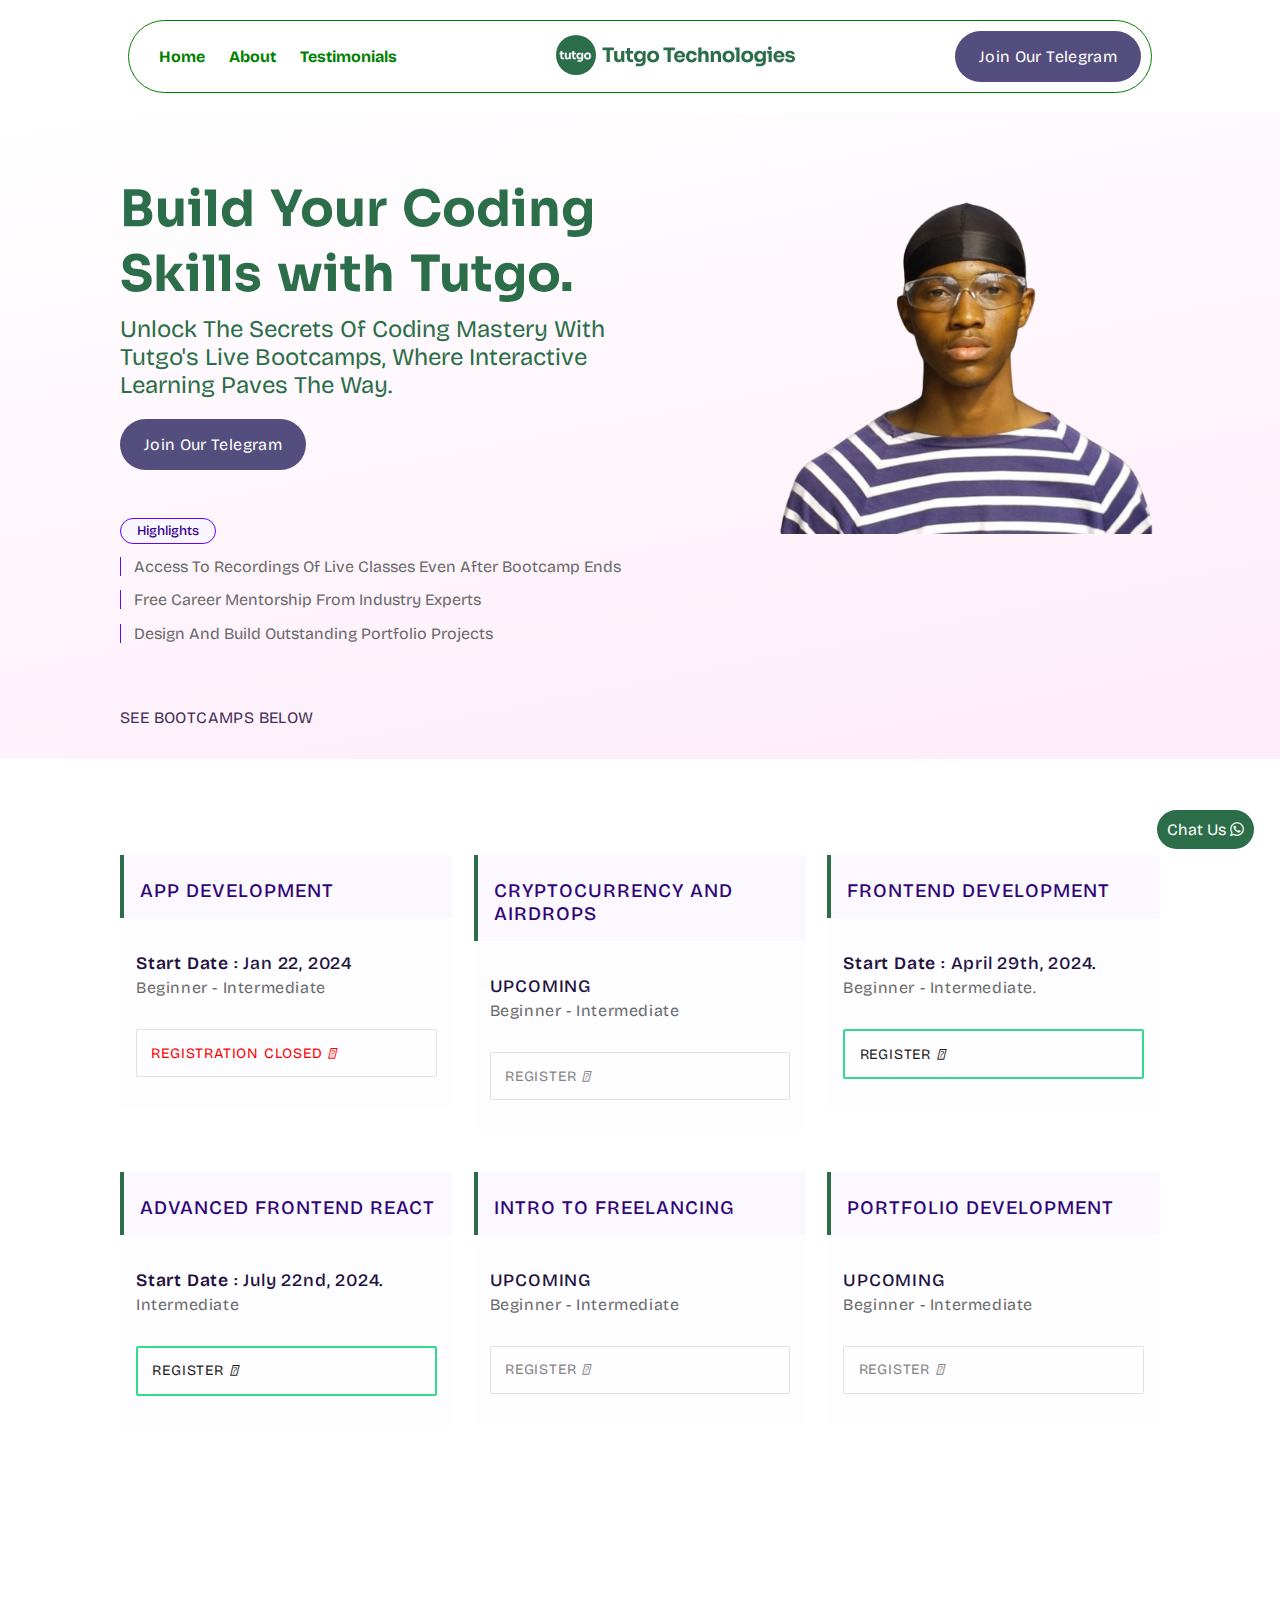
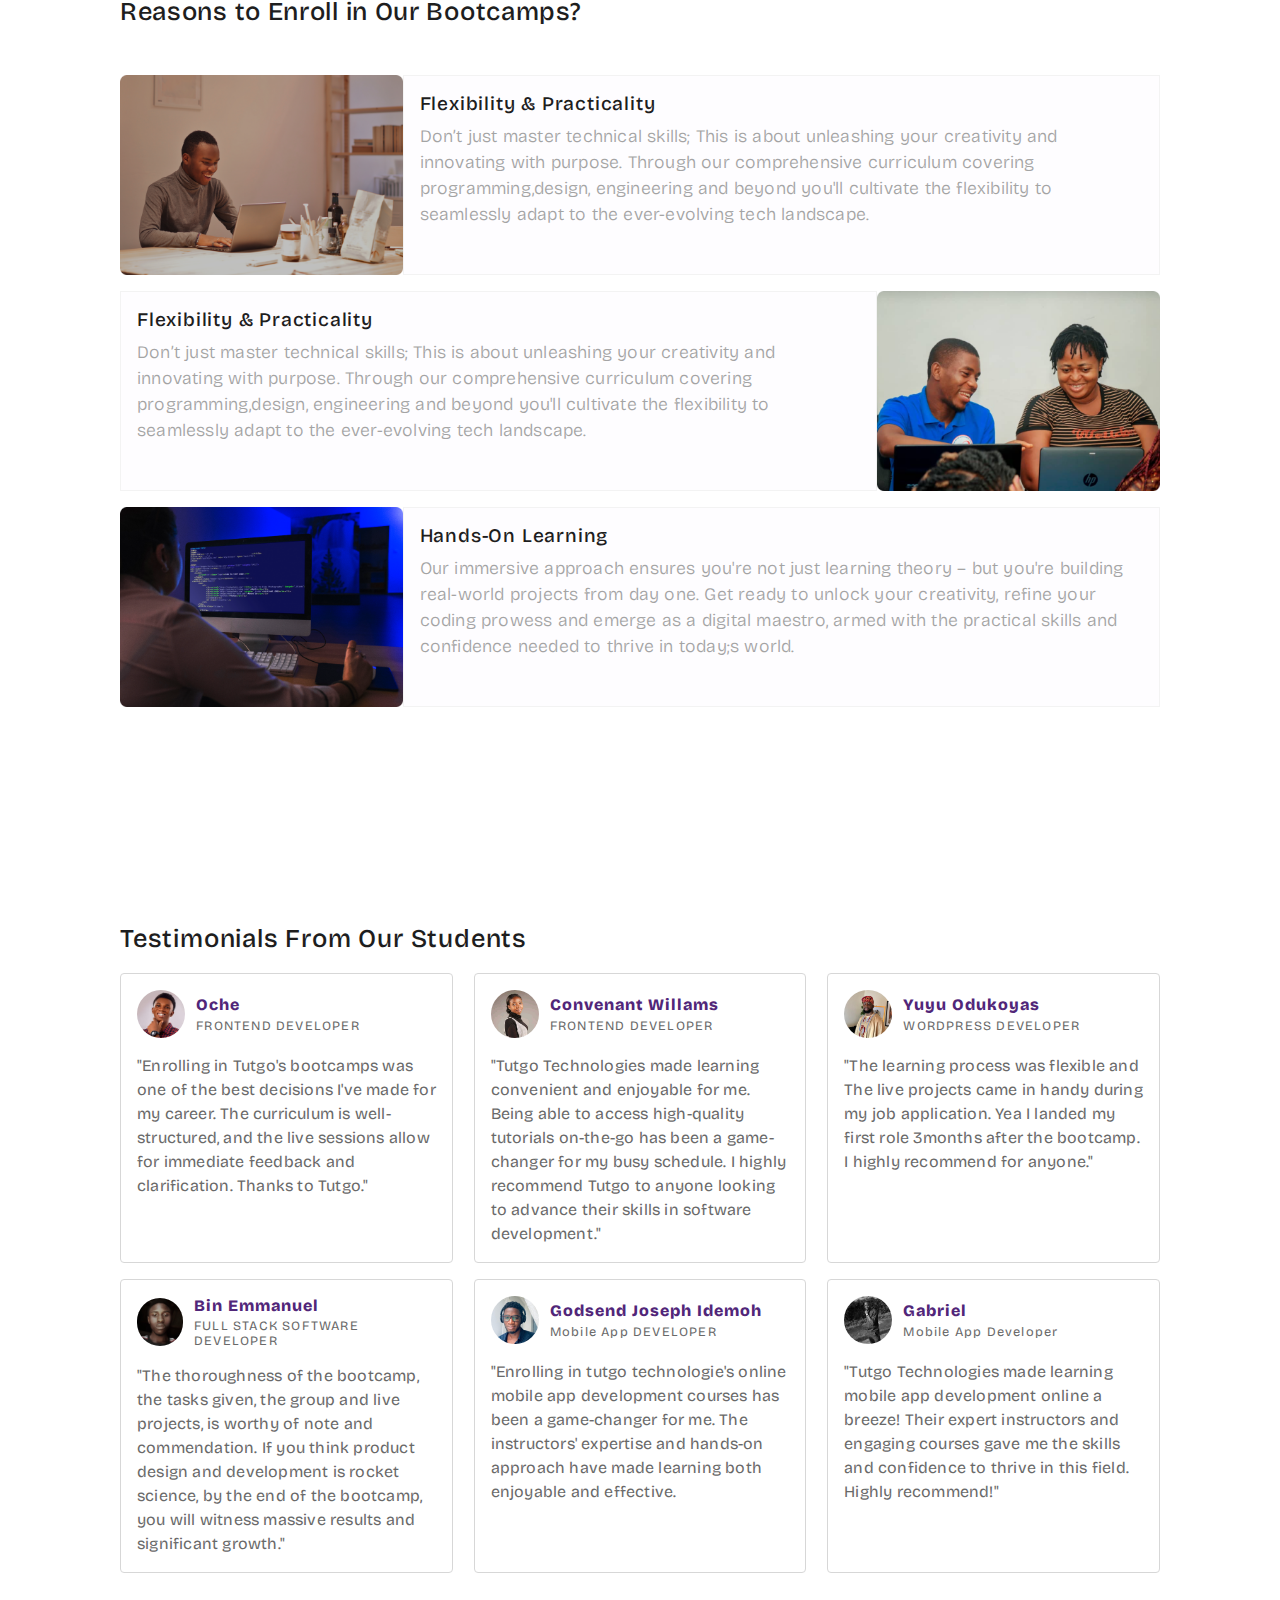
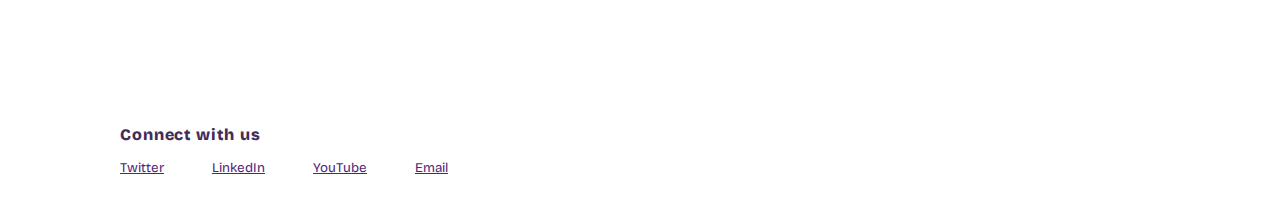
==== index.html @ e9d8ed83 "finally done with the website" ====
<!DOCTYPE html>
<html lang="en">
  <head>
    <meta charset="UTF-8" />
    <meta name="viewport" content="width=device-width, initial-scale=1.0" />
    <meta
      name="description"
      content="Learn Software Development Anywhere, Anytime with Tutgo Technologies! Join our live and interactive bootcamps to learn directly from industry experts. Ask questions, get answers, and master HTML, CSS, JavaScript, UI/UX, Product Design, and more."
    />
    <meta
      name="keywords"
      content="HTML, CSS, JavaScript, UI/UX, Product Design, Software Development, Bootcamps, Online Learning, Tutgo Technologies, Learn on the Go, Frontend Development, Full Stack Development"
    />

    <title>tutgo Technologies</title>
    <link
      rel="stylesheet"
      href="../cdnjs.cloudflare.com/ajax/libs/font-awesome/6.5.1/css/all.min.css"
      integrity="sha512-DTOQO9RWCH3ppGqcWaEA1BIZOC6xxalwEsw9c2QQeAIftl+Vegovlnee1c9QX4TctnWMn13TZye+giMm8e2LwA=="
      crossorigin="anonymous"
      referrerpolicy="no-referrer"
    />
    <link
      rel="icon"
      type="image/x-icon"
      href="./assets/tutgotechnologies.jpg"
    />
    <link rel="stylesheet" href="style.css" />

    <link rel="preconnect" href="https://fonts.googleapis.com" />
    <link rel="preconnect" href="https://fonts.gstatic.com" crossorigin />
    <link
      href="https://fonts.googleapis.com/css2?family=Sora:wght@100..800&display=swap"
      rel="stylesheet"
    />

    <link
      rel="stylesheet"
      href="https://cdnjs.cloudflare.com/ajax/libs/font-awesome/4.7.0/css/font-awesome.min.css"
    />
    <link
      rel="stylesheet"
      href="https://cdnjs.cloudflare.com/ajax/libs/animate.css/4.1.1/animate.min.css"
    />
  </head>
  <body>
    <div class="header-section">
      <div class="link-items">
        <a href="./index.html">Home</a>
        <a href="#why">About</a>
        <a href="#testimonials">Testimonials</a>
      </div>

      <div class="logo-box">
        <a href="index.html"
          ><img src="./assets/Logo.svg" alt="tutgo technologies"
        /></a>
      </div>

      <div class="right-header-box">
        <button>
          <a href="https://t.me/tutgotechnologies" target="_blank"></a>
        </button>
      </div>
    </div>
    <!-- tutorial on a go  -->
    <div class="hero-section">
      <div class="left-hero-section">
        <div class="main-hero-text">
          <h1>Build Your Coding <br />Skills with Tutgo.</h1>
        </div>

        <div class="description-hero-text">
          <!-- <p>Join Our Live Bootcamps and Learn By Interacting And Asking Questions During Live Classes.</p> -->
          <p class="animate__animated animate__headShake">
            Unlock The Secrets Of Coding Mastery With Tutgo's Live Bootcamps,
            Where Interactive Learning Paves The Way.
          </p>
        </div>

        <div class="right-header-box s">
          <button>
            <a href="https://t.me/tutgotechnologies" target="_blank"></a>
          </button>
        </div>

        <div class="hero-list-box">
          <button class="highlight-button">Highlights</button>
          <div class="list-item">
            <div class="list-text">
              <p>
                Access To Recordings Of Live Classes Even After Bootcamp Ends
              </p>
            </div>
          </div>

          <div class="list-item">
            <div class="list-text">
              <p>Free Career Mentorship From Industry Experts</p>
            </div>
          </div>

          <div class="list-item">
            <div class="list-text">
              <p>Design And Build Outstanding Portfolio Projects</p>
            </div>
          </div>
        </div>

        <div class="hero-cta">
          <div class="below">
            <p>SEE BOOTCAMPS BELOW</p>
          </div>
        </div>
      </div>

      <div class="right-hero-section">
        <div class="image-container">
          <img
            src="./assets/image.png"
            alt="Hero Image"
            class="animate__animated animate__heartBeat"
          />
        </div>
      </div>
    </div>

    <div class="bootcamp-section">
      <div class="container-for-cards">
        <div class="card">
          <div class="top-card">
            <h1>APP DEVELOPMENT</h1>
          </div>

          <div class="bottom-card">
            <div class="description-block">
              <h1>
                <span style="font-weight: 600">Start Date</span> : Jan 22, 2024
              </h1>
              <p style="letter-spacing: 0.6px">Beginner - Intermediate</p>
            </div>

            <div class="card-button-container">
              <a href="appdev.html" style="color: red"
                ><button style="color: red">
                  REGISTRATION CLOSED
                  <i class="fa-solid fa-arrow-right"></i></button
              ></a>
            </div>
          </div>
        </div>

        <div class="card">
          <div class="top-card">
            <h1>CRYPTOCURRENCY AND AIRDROPS</h1>
          </div>

          <div class="bottom-card">
            <div class="description-block">
              <h1>UPCOMING</h1>
              <p style="letter-spacing: 0.6px">Beginner - Intermediate</p>
            </div>

            <div class="card-button-container">
              <a href="#" style="color: #242023"
                ><button>
                  REGISTER <i class="fa-solid fa-arrow-right"></i></button
              ></a>
            </div>
          </div>
        </div>

        <div class="card">
          <div class="top-card">
            <h1>FRONTEND DEVELOPMENT</h1>
          </div>

          <div class="bottom-card">
            <div class="description-block">
              <h1>
                <span style="font-weight: 600">Start Date</span> : April 29th,
                2024.
              </h1>
              <p style="letter-spacing: 0.6px">Beginner - Intermediate.</p>
            </div>

            <div class="card-button-container">
              <a href="./frontend.html" style="color: #32db8a"
                ><button style="border: 2px solid #32db8a; color: #1e1e1e">
                  REGISTER <i class="fa-solid fa-arrow-right"></i></button
              ></a>
            </div>
          </div>
        </div>

        <div class="card">
          <div class="top-card">
            <h1>ADVANCED FRONTEND REACT</h1>
          </div>

          <div class="bottom-card">
            <div class="description-block">
              <h1>
                <span style="font-weight: 600">Start Date</span> : July 22nd,
                2024.
              </h1>
              <p style="letter-spacing: 0.6px">Intermediate</p>
            </div>

            <div class="card-button-container">
              <a href="./React.html" style="color: #242023"
                ><button style="border: 2px solid #32db8a; color: #1e1e1e">
                  REGISTER <i class="fa-solid fa-arrow-right"></i></button
              ></a>
            </div>
          </div>
        </div>

        <div class="card">
          <div class="top-card">
            <h1>INTRO TO FREELANCING</h1>
          </div>

          <div class="bottom-card">
            <div class="description-block">
              <h1>UPCOMING</h1>
              <p style="letter-spacing: 0.6px">Beginner - Intermediate</p>
            </div>

            <div class="card-button-container">
              <a href="#" style="color: #242023"
                ><button>
                  REGISTER <i class="fa-solid fa-arrow-right"></i></button
              ></a>
            </div>
          </div>
        </div>

        <div class="card">
          <div class="top-card">
            <h1>PORTFOLIO DEVELOPMENT</h1>
          </div>

          <div class="bottom-card">
            <div class="description-block">
              <h1>UPCOMING</h1>
              <p style="letter-spacing: 0.6px">Beginner - Intermediate</p>
            </div>

            <div class="card-button-container">
              <a href="#" style="color: #242023"
                ><button>
                  REGISTER <i class="fa-solid fa-arrow-right"></i></button
              ></a>
            </div>
          </div>
        </div>
      </div>
    </div>

    <div class="reasons-section">
      <div class="reasons-title-container" id="why">
        <h1>Reasons to Enroll in Our Bootcamps?</h1>
      </div>

      <div class="reasons-main-container">
        <div class="reasons-left">
          <div class="reasons-container" style="display: flex">
            <img src="./assets/Rectangle 4.png" height="200" alt="" />
            <div class="reasons-list">
              <h1>Flexibility & Practicality</h1>
              <p>
                Don’t just master technical skills; This is about unleashing
                your creativity and innovating with purpose. Through our
                comprehensive curriculum covering programming,design,
                engineering and beyond you'll cultivate the flexibility to
                seamlessly adapt to the ever-evolving tech landscape.
              </p>
            </div>
          </div>

          <div class="reasons-container" style="display: flex">
            <div class="reasons-list">
              <h1>Flexibility & Practicality</h1>
              <p>
                Don’t just master technical skills; This is about unleashing
                your creativity and innovating with purpose. Through our
                comprehensive curriculum covering programming,design,
                engineering and beyond you'll cultivate the flexibility to
                seamlessly adapt to the ever-evolving tech landscape.
              </p>
            </div>
            <img src="./assets/Rectangle 5 (1).png" height="200" alt="" />
          </div>
          <div class="reasons-container" style="display: flex">
            <img src="./assets/Rectangle 5.png" height="200" alt="" />
            <div class="reasons-list">
              <h1>Hands-On Learning</h1>
              <p>
                Our immersive approach ensures you're not just learning theory –
                but you're building real-world projects from day one. Get ready
                to unlock your creativity, refine your coding prowess and emerge
                as a digital maestro, armed with the practical skills and
                confidence needed to thrive in today;s world.
              </p>
            </div>
          </div>
        </div>

        <!-- <div class="reasons-right">
                <div class="reason-image-container">
                    <img src="assets/reason%20image.svg" alt="" loading="lazy">
                </div>
            </div> -->
      </div>
    </div>

    <div class="testimonial-section">
      <div class="testimonial-title-container" id="testimonials">
        <h1>Testimonials From Our Students</h1>
      </div>

      <div class="testimonial-cards-block">
        <div class="testimonial-card">
          <div class="top-card-detail">
            <div class="avi-image">
              <img
                src="./assets/oche-student.png"
                alt="oche student"
                loading="lazy"
                style="height: 100%; width: 100%; object-fit: cover"
              />
            </div>
            <div class="name-and-title">
              <h1>Oche</h1>
              <p>FRONTEND DEVELOPER</p>
            </div>
          </div>

          <div class="testimony">
            <p>
              "Enrolling in Tutgo's bootcamps was one of the best decisions I've
              made for my career. The curriculum is well-structured, and the
              live sessions allow for immediate feedback and clarification.
              Thanks to Tutgo."
            </p>
          </div>
        </div>

        <div class="testimonial-card">
          <div class="top-card-detail">
            <div class="avi-image">
              <img
                src="assets/Convenant Willams.jpeg"
                loading="lazy"
                alt="Convenant"
                style="height: 100%; width: 100%; object-fit: cover"
              />
            </div>
            <div class="name-and-title">
              <h1>Convenant Willams</h1>
              <p>FRONTEND DEVELOPER</p>
            </div>
          </div>

          <div class="testimony">
            <p>
              "Tutgo Technologies made learning convenient and enjoyable for me.
              Being able to access high-quality tutorials on-the-go has been a
              game-changer for my busy schedule. I highly recommend Tutgo to
              anyone looking to advance their skills in software development."
            </p>
          </div>
        </div>

        <div class="testimonial-card">
          <div class="top-card-detail">
            <div class="avi-image">
              <img
                src="assets/Yuyu Odukoyas.jpeg"
                loading="lazy"
                alt="Yuyu Odukoyas"
                style="height: 100%; width: 100%; object-fit: cover"
              />
            </div>
            <div class="name-and-title">
              <h1>Yuyu Odukoyas</h1>
              <p>WORDPRESS DEVELOPER</p>
            </div>
          </div>

          <div class="testimony">
            <p>
              "The learning process was flexible and The live projects came in
              handy during my job application. Yea I landed my first role
              3months after the bootcamp. I highly recommend for anyone."
            </p>
          </div>
        </div>

        <div class="testimonial-card">
          <div class="top-card-detail">
            <div class="avi-image">
              <img
                src="assets/Bin Emmanuel.jpeg"
                alt="Bin Emmanuel"
                loading="lazy"
                style="height: 100%; width: 100%; object-fit: cover"
              />
            </div>
            <div class="name-and-title">
              <h1>Bin Emmanuel</h1>
              <p>FULL STACK SOFTWARE DEVELOPER</p>
            </div>
          </div>

          <div class="testimony">
            <p>
              "The thoroughness of the bootcamp, the tasks given, the group and
              live projects, is worthy of note and commendation. If you think
              product design and development is rocket science, by the end of
              the bootcamp, you will witness massive results and significant
              growth."
            </p>
          </div>
        </div>

        <div class="testimonial-card">
          <div class="top-card-detail">
            <div class="avi-image">
              <img
                src="assets/Godsend Joseph Idemoh.jpeg"
                alt="Godsend Joseph Idemoh"
                loading="lazy"
                style="height: 100%; width: 100%; object-fit: cover"
              />
            </div>
            <div class="name-and-title">
              <h1>Godsend Joseph Idemoh</h1>
              <p>Mobile App DEVELOPER</p>
            </div>
          </div>

          <div class="testimony">
            <p>
              "Enrolling in tutgo technologie's online mobile app development
              courses has been a game-changer for me. The instructors' expertise
              and hands-on approach have made learning both enjoyable and
              effective.
            </p>
          </div>
        </div>

        <div class="testimonial-card">
          <div class="top-card-detail">
            <div class="avi-image">
              <img src="assets/Gabriel.jpeg" alt="Aulika Nwankwo" loading="lazy" />
            </div>
            <div class="name-and-title">
              <h1>Gabriel</h1>
              <p>Mobile App Developer</p>
            </div>
          </div>

          <div class="testimony">
            <p>
              "Tutgo Technologies made learning mobile app development online a
              breeze! Their expert instructors and engaging courses gave me the
              skills and confidence to thrive in this field. Highly recommend!"
            </p>
          </div>
        </div>
      </div>
    </div>

    <div class="social-media-section">
      <div class="social-title">
        <h1>Connect with us</h1>
      </div>
      <div class="follow-buttons">
        <button style="padding-left: 0px">
          <a href="https://twitter.com/tutgotechnology" target="_blank"
            >Twitter</a
          >
        </button>
        <button>
          <a
            href="https://linkedin.com/company/tutgotechnologies"
            target="_blank"
            >LinkedIn</a
          >
        </button>
        <button>
          <a href="https://youtube.com/@tutgotechnology" target="_blank"
            >YouTube</a
          >
        </button>
        <button><a href="mailto:tutgotechnologies@gmail.com">Email</a></button>
      </div>
    </div>

    <a
      href="http://wa.me/+2349090582388"
      target="_blank"
      rel="noopener noreferrer"
      class="whatsap"
      >Chat Us <i class="fa fa-whatsapp"></i
    ></a>
  </body>
</html>
---- style.css ----
@import url('https://fonts.googleapis.com/css2?family=Bricolage+Grotesque:opsz@12..96&amp;family=Poppins:wght@600&amp;display=swap');

*{
    margin: 0;
    padding: 0;
    box-sizing: border-box;
    font-family: 'Bricolage Grotesque', sans-serif;
    transition: 9ms ease-in;
}

.main-hero-text h1 span::before{
    color:#2C6E49;
    font-size: 70px;
    content: 'AI';
    animation: change 10s linear infinite;
}

@keyframes change{
    0%{
        content: 'AI'; 
        color: #409364;
    }
    
    20%{
        content: 'Coding';
        color: #409364;
    }
}

.whatsap{
    color: white;
    background-color: #2C6E49;
    padding: 10px;
    border-radius: 20px;
    position: fixed;
    /* top: 460%;
    right: 4%; */
    top: 90%;
    right: 2%;
}

.header-section{
    width: 80%;
    height: auto;
    padding:10px; 
    margin:0 auto;
    display: flex;
    flex-direction: row;
    justify-content: space-between;
    align-items: center;
    border: 1px solid green; 
    border-radius: 100px;
    margin-top: 20px;
    /* background-color: red;    */
    margin-bottom: 20px;
    /* position:fixed;
    top: 0;
    left: 10%;
    right: 10%;
    z-index: 9999999999999999999; */
    /* display: none; */
}

.link-items a{
    color: green;
    margin-left: 20px;
    font-weight: bolder;
}

.logo-box{
    width: 15rem;
    height: auto;
}
.logo-box img{
    width: 100%;
    height: auto;
}

.right-header-box{
    width: auto;
    height: auto;
}

.right-header-box button{
    font-size: 1rem;
    background-color: #544e7e;
    color: white;
    border-radius: 4px;
    padding: 1rem 1.5rem;
    cursor: pointer;
    border: none;
    outline: none;
    letter-spacing: 0.35px;
    border-radius: 48px;
    
}

.right-header-box button a::before{
    position: relative;
    content: 'Join Our Telegram';
}

.s button a::before{
    position: relative;
    content: 'Join Our Telegram';
}

.right-header-box button:hover{
    background-color: #655d99;
}

.s{
    margin-top: 20px;
}

a{
    text-decoration: none;
    color: white;
}

.hero-section{
    width: 100%;
    height: auto;
    display: flex;
    flex-direction: row;
    justify-content: space-between;
    align-items: start;
    padding: 2rem 7.5rem;
    column-gap: 1rem;
    background-color: #ffffff;
    /* background-image: linear-gradient(20deg,  #fdf2fa , white); */
    /* background-image: radial-gradient( #fdf2fa , white); */

    /* background: rgb(246,96,213); */
    background: linear-gradient(349deg, rgba(251, 199, 240, 0.328) 0%, rgba(255,255,255,1) 100%);
}

.left-hero-section{
    width: 50%;
    height: auto;
    padding-top: 2rem;

}

.main-hero-text{
    width: fit-content;
    height: auto;  
}

.main-hero-text h1{
    font-size: 3.125rem;
    /* font-family: 'Poppins', sans-serif; */
    line-height: 130%;
    color: #2C6E49;
    font-weight: 700;
    font-family: "Sora", sans-serif;
    /* letter-spacing: -1px; */
    word-spacing: 4px;
}

.description-hero-text{
    width: fit-content;
    height: auto;
    margin-top: 0.5rem;
}

.description-hero-text p{
    font-size: 1.5rem;
    color: #2C6E49;
}

.hero-list-box{
    margin-top: 3rem;
    width: auto;
    height: auto;
    display: flex;
    flex-direction: column;
    justify-content: start;
    align-items: start;
    row-gap: 0.3rem;
}

.highlight-button{
    padding: 4px 16px;
    background-color: #f9f6ff;
    color: #37008e;
    border-radius: 100px;
    border: 1px solid #6202FF;
    outline: none;
    letter-spacing: 0px;
    font-weight: 500;
    margin-bottom: 0.5rem;
}

.list-item{
    width: fit-content;
    height: auto;
    display: flex;
    flex-direction: row;
    justify-content: start;
    align-items: center;
    column-gap: 0.3rem;
    padding-left: 0.8rem;
    margin-bottom: 0.6rem;
    border-left: 1px solid #6202FF;
}

.list-icon{
    width: auto;
    height: auto;
    display: flex;
    flex-direction: column;
    justify-content: center;
    align-items: center;
}

.list-icon img{
    width: 16px;
    height: 16px;
}

.list-text{
    width: fit-content;
    height: auto;
}

.list-text p{
    color: dimgray;
    font-size: 1rem;
}

.hero-cta{
    width: auto;
    height: auto;
    margin-top: 3.5rem;
}

.below{
    display: flex;
    flex-direction: row;
    align-items: center;
    justify-content: start;
    column-gap: 0.5rem;
}

.below p{
    font-size: 1rem;
    font-weight: 400;
    color: #432D58;
    letter-spacing: 0.4px;
}

.below i{
    font-size: 0.9rem;
    color: #1e1e1e;
}

.hero-cta button{
    font-size: 1rem;
    background-color: #432D58;
    color: white;
    border-radius: 8px;
    padding: 1rem 1.5rem;
    cursor: pointer;
    border: none;
    outline: none;
    letter-spacing: 0.35px;
}



.right-hero-section{
    width: 50%;
    height: auto;
    display: flex;
    flex-direction: row;
    justify-content: end;
    align-items: center;
}

.image-container{
    width: 100%;
    height: auto;
    display: flex;
    flex-direction: row;
    justify-content: end;
    align-items: center;
}

.image-container img{
    width: 76%;
    height: auto;
}


.bootcamp-section{
    width: 100%;
    height: auto;
    display: flex;
    flex-direction: column;
    justify-content: start;
    align-items: start;
    padding: 2rem 7.5rem 7.5rem 7.5rem;
    row-gap: 1rem;
    margin-top: 4rem;
}

.bootcamp-title-container{
    width: fit-content;
    height: auto;
    display: flex;
    flex-direction: row;
    justify-content: start;
    align-items: center;
    column-gap: 0.5rem;
}

.bootcamp-title-container h1{
    font-size: 1.3rem;
    font-weight: 600;
    color: #432D58;
}

.bootcamp-title-container img{
    width: 16px;
    height: 16px;
}

.container-for-cards{
    width: 100%;
    height: auto;
    display: flex;
    flex-direction: row;
    justify-content: space-between;
    align-items: start;
    column-gap: 1rem;
    row-gap: 2.5rem;
    flex-wrap: wrap;
}

.card{
    width: 32%;
    height: auto;
    background-color: #e3e3e3;
    display: flex;
    flex-direction: column;
    align-items: start;
    justify-content: start;
    border-radius: 8px;
}

.top-card{
    width: 100%;
    height: auto;
    background-color: #FBF8FF;
    color: #320678;
    display: flex;
    flex-direction: column;
    justify-content: end;
    align-items: start;
    padding: 1.5rem 1rem 1rem 1rem;
    row-gap: 1.5rem;
    border-radius: 0 4px 0 0;
    border-left: 4px solid #2C6E49;
    
}

.top-card img{
    width: 24px;
    height: 24px;
}

.top-card h1{
    font-size: 1.2rem;
    font-weight: 500;
    color: #320678;
    letter-spacing: 1px;
}

.bottom-card{
    width: 100%;
    height: auto;
    padding: 2rem 1rem 2rem 1rem;
    display: flex;
    flex-direction: column;
    justify-content: start;
    align-items: start;
    row-gap: 2rem;
    background-color: #FEFDFF;
    border-radius: 0 0 4px 4px;
    
}

.description-block{
    width: auto;
    height: auto;
    display: flex;
    flex-direction: column;
    justify-content: start;
    align-items: start;
}

.description-block h1{
    font-size: 1.1rem;
    font-weight: 500;
    color: #23123F;
    letter-spacing: 0.8px;
    line-height: 28px;
}

.description-block p{
    font-size: 1rem;
    color: #696969;
}

.card-button-container{
    width: 100%;
    height: auto;
    
}

.card-button-container button{
    width: 100%;
    text-align: start;
    height: auto;
    padding: 0.9rem;
    background-color: #FEFDFF;
    border: 0.5px solid #e2e1e1;
    font-size: 0.9rem;
    letter-spacing: 0.8px;
    color: #868686;
    cursor: pointer;
    border-radius: 2px;
}

.main-section{
    padding: 1rem 7.5rem;
    width: 100%;
    height: auto;
    display: flex;
    flex-direction: column;
    justify-content: start;
    align-items: start;
}
.weeks{
    font-size: 0.9rem;
    letter-spacing: 0.8px;
    font-weight: 800;
}


.description-and-price-container{
    width: 100%;
    display: flex;
    flex-direction: row;
    justify-content: space-between;
    align-items: start;
}

.left-for-description{
    width: 60%;
    height: auto;
    display: flex;
    flex-direction: column;
    justify-content: start;
    align-items: start;
}

.top-description{
    width: 100%;
    height: auto;
    display: flex;
    flex-direction: column;
    justify-content: start;
    align-items: start;
    row-gap: 0.2rem;
    margin-bottom: 2rem;
}

.top-description .p{
    font-size: 0.8rem;
    color: #512679;
    text-decoration: underline;
}

.top-description h1{
    font-weight: 600;
    font-size: 1.6rem;
    color: #1e1e1e;
    letter-spacing: 0.2px;
    margin-top: 0.5rem;
    line-height: 34px;
}

.top-description p{
    font-size: 1.3rem;
    color: #787777;
}

.blockquote{
    margin-top: 4rem;
    width: 70%;
    height: auto;
    display: block;
    padding: 0 0 0 1rem;
    border-left: 2px solid #6202FF;
}

.why-container{
    width: 100%;
    height: auto;
    display: flex;
    flex-direction: column;
    justify-content: start;
    align-items: start;
    row-gap: 1rem;
    margin-top: 7rem;
}

.why-title{
    width: fit-content;
    height: auto;
}

.why-title h1{
    font-size: 1.4rem;
    font-weight: 500;
}

.container-for-why-cards{
    width: 100%;
    height: auto;
    display: flex;
    flex-direction: row;
    justify-content: space-between;
    column-gap: 1rem;
    row-gap: 1rem;
    align-items: stretch;
    flex-wrap: wrap;
}

.why-card{
    width: 32%;
    height: auto;
    background-color:#FBF8FF;
    border: 1px solid #f3f3f3;
    display: flex;
    flex-direction: column;
    row-gap: 0.8rem;
    padding: 1rem;
    border-radius: 4px;
}

.why-card h1{
    font-weight: 500;
    font-size: 1.2rem;
}

.why-card p{
    font-size: 1.1rem;
    color: #8f8f8f;
    letter-spacing: 0px;
    line-height: 26px;
}

.blockquote p{
    font-size: 1rem;
    color: #696969;
    letter-spacing: 0px;
    line-height: 24px;
}

.price-description{
    width: 100%;
    height: auto;
    display: flex;
    flex-direction: column;
    justify-content: start;
    align-items: start;
}

.price-description h1{
    font-size: 1.1rem;
    font-weight: 600;
    color: #23123F;
    letter-spacing: 0.9px;
}

.buttons-div{
    width: 100%;
    height: auto;
    display: flex;
    flex-direction: row;
    justify-content: start;
    align-items: start;
    column-gap: 1rem;
    margin-top: 0.6rem;
}

.buttons-div .usd-button{
    padding: 1rem 1rem;
    background-color: #2C6E49;
    font-size: 1.1rem;
    color: #f8f8f8;
    border: none;
    outline: none;
    display: flex;
    column-gap: 0.2rem;
    cursor: pointer;
    border-radius: 4px;
}

.buttons-div .ngn-button{
    padding: 1rem 1rem;
    background-color: #2C6E49;
    font-size: 1.1rem;
    color: #f8f8f8;
    border: none;
    outline: none;
    display: flex;
    column-gap: 0.2rem;
    cursor: pointer;
    border-radius: 4px;
}

.price-description p{
    font-size: 0.8rem;
    color: #696969;
}


.curriculum-container{
    width: 100%;
    height: auto;
    display: flex;
    flex-direction: column;
    justify-content: start;
    justify-content: start;
    row-gap: 1rem;
    margin-top: 7rem;
}

.curriculum-title{
    width: fit-content;
    height: auto;
}

.curriculum-title h1{
    font-weight: 500;
    font-size: 1.4rem;
}

.list-of-weeks{
    width: 100%;
    height: auto;
    display: flex;
    flex-direction: column;
    justify-content: start;
    align-items: start;
    row-gap: 0.2rem;
}

.week-list{
    background-color: #FBF8FF;
    width: 100%;
    height: auto;
    padding: 2rem 1rem 2rem 1rem;
    display: flex;
    flex-direction: column;
    justify-content: start;
    align-items: start;
    row-gap: 0.2rem;
    border-radius: 4px;
}

.week-list h1{
    color: black;
    font-size: 1.1rem;
    font-weight: 500;
}

.week-list p{
    font-size: 1rem;
    color: #838383;
}

.top-buttons-div{
    margin-top: 2rem;
    margin-bottom: 5rem;
    width: 100%;
    display: flex;
    flex-direction: row;
    justify-content: start;
    align-items: start;
    column-gap: 1rem;

}

.top-buttons-div .usd-button{
    padding: 1rem 1rem;
    background-color: #2C6E49;
    font-size: 1.1rem;
    color: #f8f8f8;
    border: none;
    outline: none;
    display: flex;
    column-gap: 0.2rem;
    cursor: pointer;
    border-radius: 4px;
}

.top-buttons-div .ngn-button{
    padding: 1rem 1rem;
    background-color: #2C6E49;
    font-size: 1.1rem;
    color: #f8f8f8;
    border: none;
    outline: none;
    display: flex;
    column-gap: 0.2rem;
    cursor: pointer;
    border-radius: 4px;
}

.success-div{
    width: 100%;
    height: auto;
    display: flex;
    flex-direction: column;
    justify-content: start;
    align-items: center;
}

.success-icon-div{
    width: fit-content;
    height: auto;
    display: flex;
    flex-direction: row;
    justify-content: center;
    align-items: center;
}

.success-icon-div img{
    width: 160px;
    height: 160px;
}

.success-title{
    width:60%;
    height: auto;
    display: flex;
    flex-direction: column;
    justify-content: center;
    align-items: center;
    row-gap: 0.5rem;
}

.success-title h1{
    font-size: 1.5rem;
    font-weight: 900;
    color: #432D58;
    letter-spacing: 0.7px;
}

.success-title p{
    font-size: 1rem;
    color: #696969;
    text-align: center;
    letter-spacing: 0.7px;
}

.email-and-button{
    width: auto;
    height: auto;
    margin-top: 2rem;
    display: flex;
    flex-direction: column;
    justify-content: start;
    align-items: center;
    row-gap: 2rem;
}

.email-text{
    width: fit-content;
    height: auto;
}

.email-text p{
    font-size: 0.8rem;
    color: #512679;
    letter-spacing: 0.7px;
}

.home-page-button{
    width: fit-content;
    height: auto;
}

.home-page-button button{
    padding: 1rem 2rem;
    background-color: #512679;
    font-size: 1rem;
    color: #f8f8f8;
    border: none;
    outline: none;
    display: flex;
    cursor: pointer;
}

.reasons-section{
    width: 100%;
    height: auto;
    padding: 3rem 7.5rem;
    display: flex;
    flex-direction: column;
    row-gap: 1rem;
    justify-content: start;
    align-items: start;
}
.reasons-title-container{
    width: fit-content;
    height: auto;
    display: flex;
    flex-direction: row;
    column-gap: 0.5rem;
    justify-content: start;
    align-items: center;
}

.reasons-title-container h1{
    font-size: 1.6rem;
    font-weight: 500;
    color: #1e1e1e;
    letter-spacing: 0.7px;
}

.reasons-title-container img{
    width: 16px;
    height: 16px;
}

.reasons-main-container{
    width: 100%;
    height: auto;
    display: flex;
    flex-direction: row;
    justify-content: center;
    align-items: start;
    column-gap: 1rem;
    
}

.reasons-left{
    /* width: 50%; */
    height: auto;
    display: flex;
    flex-direction: column;
    row-gap: 1rem;
    justify-content: start;
    align-items: start;
    padding-top: 2rem;
    /* background-color: teal; */
}

.reasons-list{
    width: 100%;
    height: auto;
    background-color: #FEFDFF;
    padding: 1rem;
    border: 0.5px solid #f3f3f3;
    display: flex;
    flex-direction: column;
    justify-content: start;
    align-items: start;
    row-gap: 0.6rem;
    position: relative;
    /* border-radius: 4px; */
}

.reasons-list h1{
    font-size: 1.2rem;
    font-weight: 500;
    letter-spacing: 0.8px;
    color: #1e1e1e;
}

.reasons-list p{
    font-size: 1.1rem;
    letter-spacing: 0.2px;
    line-height: 26px;
    font-weight: 300;
    color: #a4a4a4;
}


.reasons-right{
    width: 50%;
    height: auto;
}

.reason-image-container{
    width: 100%;
    height: auto;
    display: flex;
    flex-direction: row;
    justify-content: center;
    align-items: center;
    /* border-radius: 8px; */
}

.reason-image-container img{
    width: 86%;
    height: auto;
    /* border-radius: 8px; */
}

.testimonial-section{
    width: 100%;
    height: auto;
    padding: 7.5rem 7.5rem;
    margin-top: 3rem;
    display: flex;
    flex-direction: column;
    justify-content: start;
    align-items: center;
    row-gap: 1.2rem;
    
}

.testimonial-title-container{
    width: 100%;
    height: auto;
    display: flex;
    flex-direction: row;
    column-gap: 0.6rem;
    justify-content: start;
    align-items: center;
}

.testimonial-title-container h1{
    font-size: 1.6rem;
    letter-spacing: 0.8px;
    font-weight: 500;
    color: #1e1e1e;
}

.testimonial-title-container img{
    width: 16px;
    height: 16px;
}

.testimonial-cards-block{
    width: 100%;
    height: auto;
    display: flex;
    flex-direction: row;
    justify-content: space-between;
    align-items: stretch;
    row-gap: 1rem;
    column-gap: 1rem;
    flex-wrap: wrap;
}

.testimonial-card{
    width: 32%;
    height: auto;
    display: flex;
    flex-direction: column;
    justify-content: start;
    align-items: start;
    row-gap: 1rem;
    border: 0.5px solid #d7d7d7;
    border-radius: 4px;
    outline: none;
    padding: 1rem;
}

.top-card-detail{
    width: 100%;
    height: auto;
    display: flex;
    flex-direction: row;
    justify-content: start;
    align-items: center;
    column-gap: 0.7rem;
}

.avi-image{
    width: 48px;
    height: 48px;
    border-radius: 300px;
}

.avi-image img{
    width: 48px;
    height: 48px;
    border-radius: 300px;
}

.name-and-title{
    width: fit-content;
    height: auto;
    display: flex;
    flex-direction: column;
    row-gap: 0.2rem;
    justify-content: start;
    align-items: start;
}

.name-and-title h1{
    font-size: 1rem;
    font-weight: 900;
    letter-spacing: 1px;
    color: #512679;
}
.name-and-title p{
    font-size: 0.8rem;
    letter-spacing: 1.2px;
    color: #696969;
}

.testimony{
    width: fit-content;
    height: auto;
}
.testimony p{
    font-size: 1rem;
    color: #696969;
    letter-spacing: 0.2px;
    line-height: 24px;
}

.social-media-section{
    width: 100%;
    height: auto;
    padding: 2rem 7.5rem;
    display: flex;
    flex-direction: column;
    justify-content: start;
    align-items: start;
    
}

.social-title{
    width: fit-content;
    height: auto;
}

.social-title h1{
    font-size: 1rem;
    font-weight: 900;
    letter-spacing: 0.9px;
    color: #432D58;
}

.follow-buttons{
    width: fit-content;
    height: auto;
    display: flex;
    flex-direction: row;
    justify-content: start;
    align-items: center;
    column-gap: 1rem;
}

.follow-buttons button{
    background-color: white;
    color: #512679;
    padding: 1rem;
    border-radius: 8px;
    outline: none;
    border: none;
    cursor: pointer;
}

.follow-buttons button a{
    color: #512679;
    text-decoration: underline;
}
@media screen and (max-width: 1120px) {
    .header-section{
        width: 100%;
        height: auto;
        padding: 1.5rem 3rem;
        display: flex;
        flex-direction: row;
        justify-content: space-between;
        align-items: center;
        border:none;
    }

    .right-header-box button{
        font-size: 20px;
    }

    .right-header-box button a::before{
        position: relative;
        content: 'Join In';
    }

    .s button a::before{
        position: relative;
        content: 'Join Our Telegram';

    }

    .s{
        margin-top: 20px;
    }

    .logo-box img{
        width: 80%;
        height: auto;
    }

    .link-items{
        display: none;
    }

    .social-media-section{
        width: 100%;
        height: auto;
        padding: 2rem 1rem;
        display: flex;
        flex-direction: column;
        justify-content: start;
        align-items: start;
        
    }

    .testimonial-section{
        width: 100%;
        height: auto;
        padding: 7.5rem 3rem;
        margin-top: 3rem;
        display: flex;
        flex-direction: column;
        justify-content: start;
        align-items: center;
        row-gap: 1.2rem;
        
    }

    .reasons-section{
        width: 100%;
        height: auto;
        padding: 1.5rem 3rem;
        display: flex;
        flex-direction: column;
        row-gap: 1rem;
        justify-content: start;
        align-items: start;
    }

    .reason-image-container img{
        width: 100%;
        height: auto;
        border-radius: 8px;
    }

    .reasons-left{
        width: 50%;
        height: auto;
        display: flex;
        flex-direction: column;
        row-gap: 1rem;
        justify-content: start;
        align-items: start;
        padding-top: 0;
    }

    .reasons-left img{
        display: none;
    }

    .main-section{
        padding: 1rem 3rem;
        width: 100%;
        height: auto;
        display: flex;
        flex-direction: column;
        justify-content: start;
        align-items: start;
    }

    .hero-section{
        width: 100%;
        height: auto;
        display: flex;
        flex-direction: row;
        justify-content: space-between;
        align-items: start;
        padding: 2rem 3rem;
        column-gap: 1rem;
    }

    .bootcamp-section{
        width: 100%;
        height: auto;
        display: flex;
        flex-direction: column;
        justify-content: start;
        align-items: start;
        padding: 2rem 3rem;
        row-gap: 3rem;
    }
}

@media screen and (max-width: 920px) {
    .header-section{
        width: 100%;
        height: auto;
        padding: 1.5rem 1.5rem;
        display: flex;
        flex-direction: row;
        justify-content: space-between;
        align-items: center;
    }
    .testimonial-section{
        width: 100%;
        height: auto;
        padding: 3rem 1.5rem;
        margin-top: 3rem;
        display: flex;
        flex-direction: column;
        justify-content: start;
        align-items: center;
        row-gap: 1.2rem;
        
    }

    .testimonial-card{
        width: 48%;
        height: auto;
        display: flex;
        flex-direction: column;
        justify-content: start;
        align-items: start;
        row-gap: 1rem;
        border: 1px solid #d7d7d7;
        border-radius: 8px;
        outline: none;
        padding: 1rem;
    }
    .bootcamp-title-container{
        font-size: 1.5rem;
        font-weight: 900;
        color: #432D58;
        display: none;
    }

    .reasons-section{
        width: 100%;
        height: auto;
        padding: 1.5rem 1.5rem;
        display: flex;
        flex-direction: column;
        row-gap: 1rem;
        justify-content: start;
        align-items: start;
    }

    .success-title{
        width:100%;
        height: auto;
        display: flex;
        flex-direction: column;
        justify-content: center;
        align-items: center;
        row-gap: 0.5rem;
    }

    .main-section{
        padding: 1rem 1.5rem;
        width: 100%;
        height: auto;
        display: flex;
        flex-direction: column;
        justify-content: start;
        align-items: start;
    }

    .container-for-why-cards{
        width: 100%;
        height: auto;
        display: flex;
        flex-direction: column;
        justify-content: space-between;
        column-gap: 0.2rem;
        row-gap: 0.6rem;
        align-items: start;
        flex-wrap: wrap;
    }

    .why-card{
        width: 100%;
        height: auto;
        background-color: #FEFDFF;
        border: 1px solid #f3f3f3;
        display: flex;
        flex-direction: column;
        row-gap: 0.5rem;
        padding: 1rem;
    }

    .hero-section{
        width: 100%;
        height: auto;
        display: flex;
        flex-direction: row;
        justify-content: space-between;
        align-items: start;
        padding: 2rem 1.5rem;
        column-gap: 1rem;
    }

    .card{
        width: 48%;
        height: auto;
        background-color: #e3e3e3;
        display: flex;
        flex-direction: column;
        align-items: start;
        justify-content: start;
    }

    .container-for-cards{
        width: 100%;
        height: auto;
        display: flex;
        flex-direction: row;
        justify-content: space-between;
        align-items: start;
        column-gap: 0.2rem;
        row-gap: 3rem;
        flex-wrap: wrap;
    }

    .bootcamp-section{
        width: 100%;
        height: auto;
        display: flex;
        flex-direction: column;
        justify-content: start;
        align-items: start;
        padding: 2rem 1.5rem;
        row-gap: 3rem;
    }
}

@media screen and (max-width: 768px) {

    .header-section{
        width: 100%;
        height: auto;
        padding: 1rem 1rem;
        display: flex;
        flex-direction: row;
        justify-content: space-between;
        align-items: center;
    }

    .reasons-right{
        display: none;
    }


    .testimonial-card{
        width: 100%;
        height: auto;
        display: flex;
        flex-direction: column;
        justify-content: start;
        align-items: start;
        row-gap: 1rem;
        border: 0.5px solid #d7d7d7;
        border-radius: 4px;
        outline: none;
        padding: 1rem;
    }
    .reasons-left{
        width: 100%;
        height: auto;
    }
    .top-page-bar{
        display: none;
        width: 100%;
        height: auto;
        padding: 0.5rem;
        background-color: #2EAB95;
    }

    .left-for-description{
        width: 100%;
        height: auto;
        display: flex;
        flex-direction: column;
        justify-content: start;
        align-items: start;
    }

    .container-for-why-cards{
        width: 100%;
        height: auto;
        display: flex;
        flex-direction: column;
        justify-content: space-between;
        column-gap: 0.2rem;
        row-gap: 0.6rem;
        align-items: start;
        flex-wrap: wrap;
    }

    .why-card{
        width: 100%;
        height: auto;
        background-color: #FEFDFF;
        border: 2px solid #f3f3f3;
        display: flex;
        flex-direction: column;
        row-gap: 0.5rem;
        padding: 1rem;
    }

    .main-section{
        padding: 0 1rem;
        width: 100%;
        height: auto;
        display: flex;
        flex-direction: column;
        justify-content: start;
        align-items: start;
    }

    .left-hero-section{
        width: 100%;
        height: auto;
        padding-top: 1rem;
    
    }

    .right-hero-section{
        display: none;
    }

    .hero-section{
        width: 100%;
        height: auto;
        display: flex;
        flex-direction: column;
        justify-content: space-between;
        align-items: start;
        padding: 1rem 1rem;
        column-gap: 1rem;
    }

    .card{
        width: 100%;
        height: auto;
        background-color: #e3e3e3;
        display: flex;
        flex-direction: column;
        align-items: start;
        justify-content: start;
    }

    .bootcamp-section{
        width: 100%;
        height: auto;
        display: flex;
        flex-direction: column;
        justify-content: start;
        align-items: start;
        padding: 1rem 0.5rem;
        row-gap: 3rem;
    }

    .main-hero-text h1{
        font-size: 2rem;
        line-height: 38px;
        color: #2C6E49;
        word-spacing: 4px;
    }
}
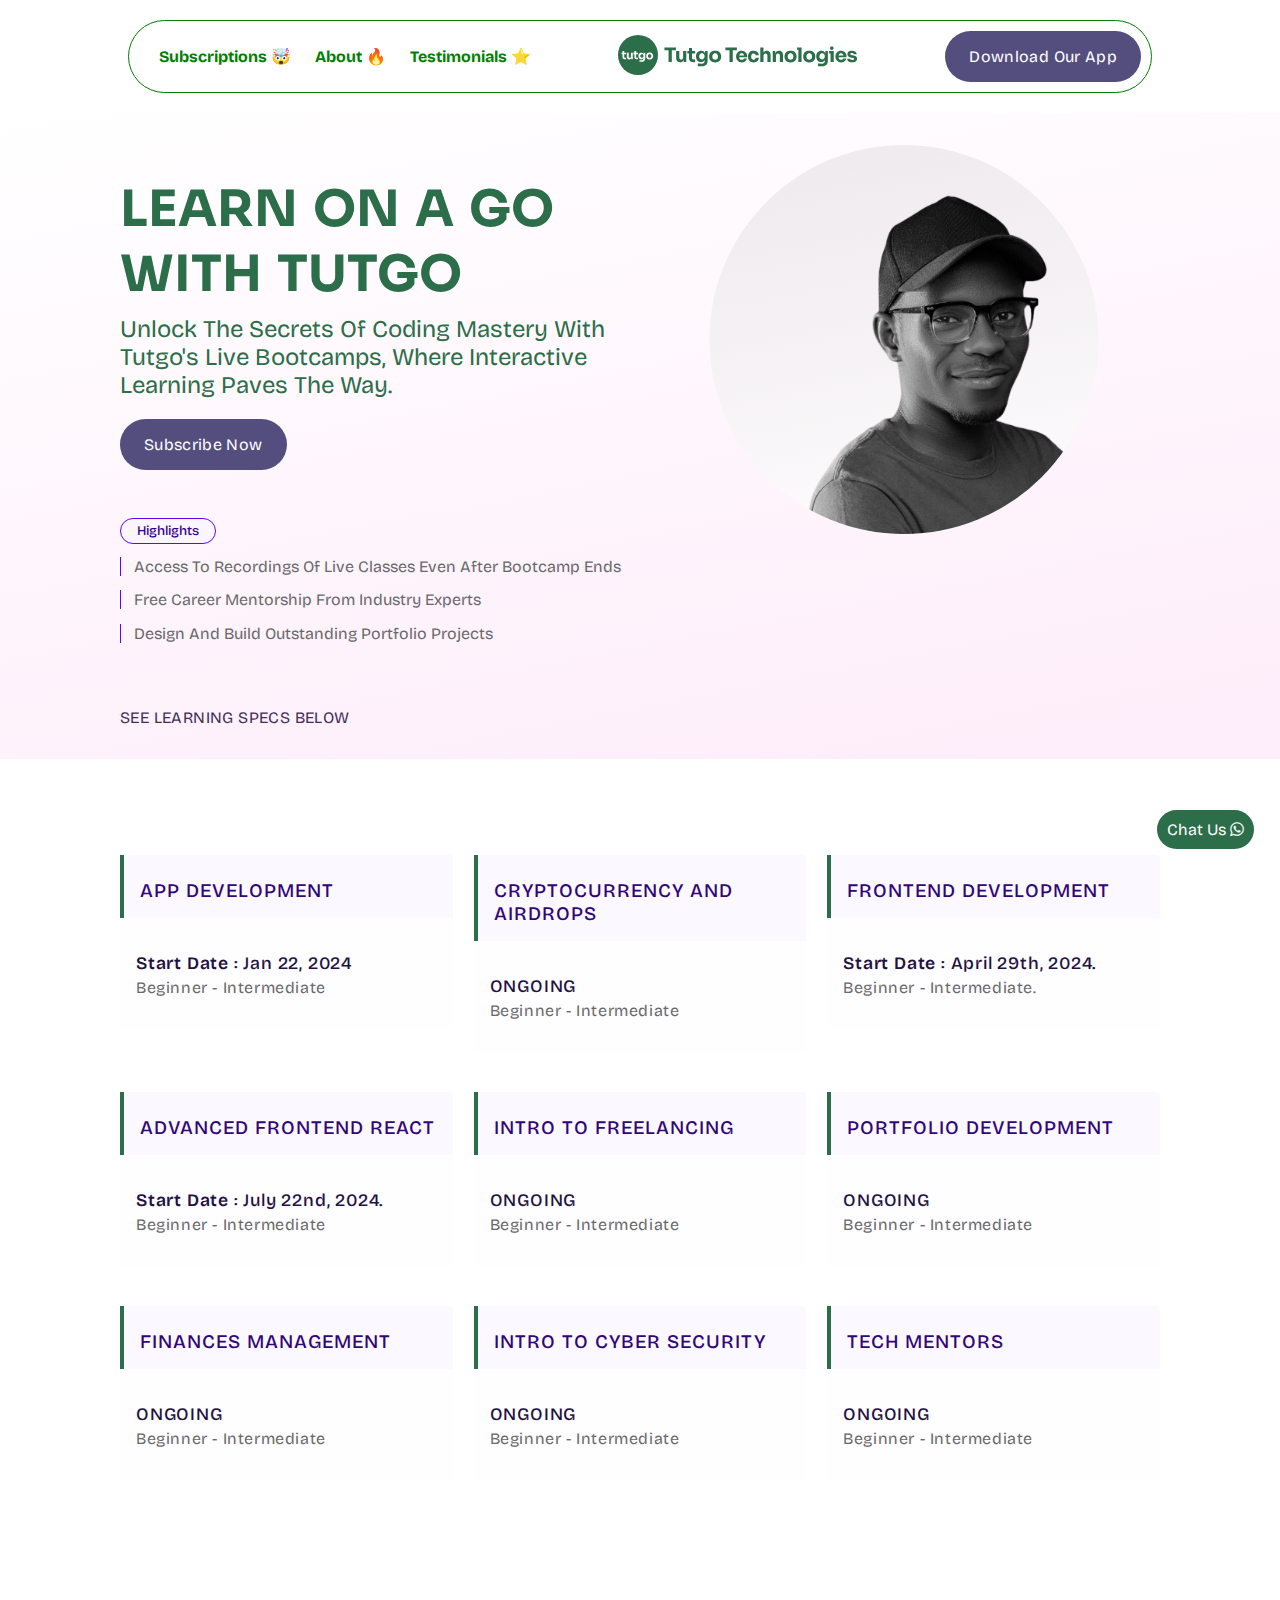
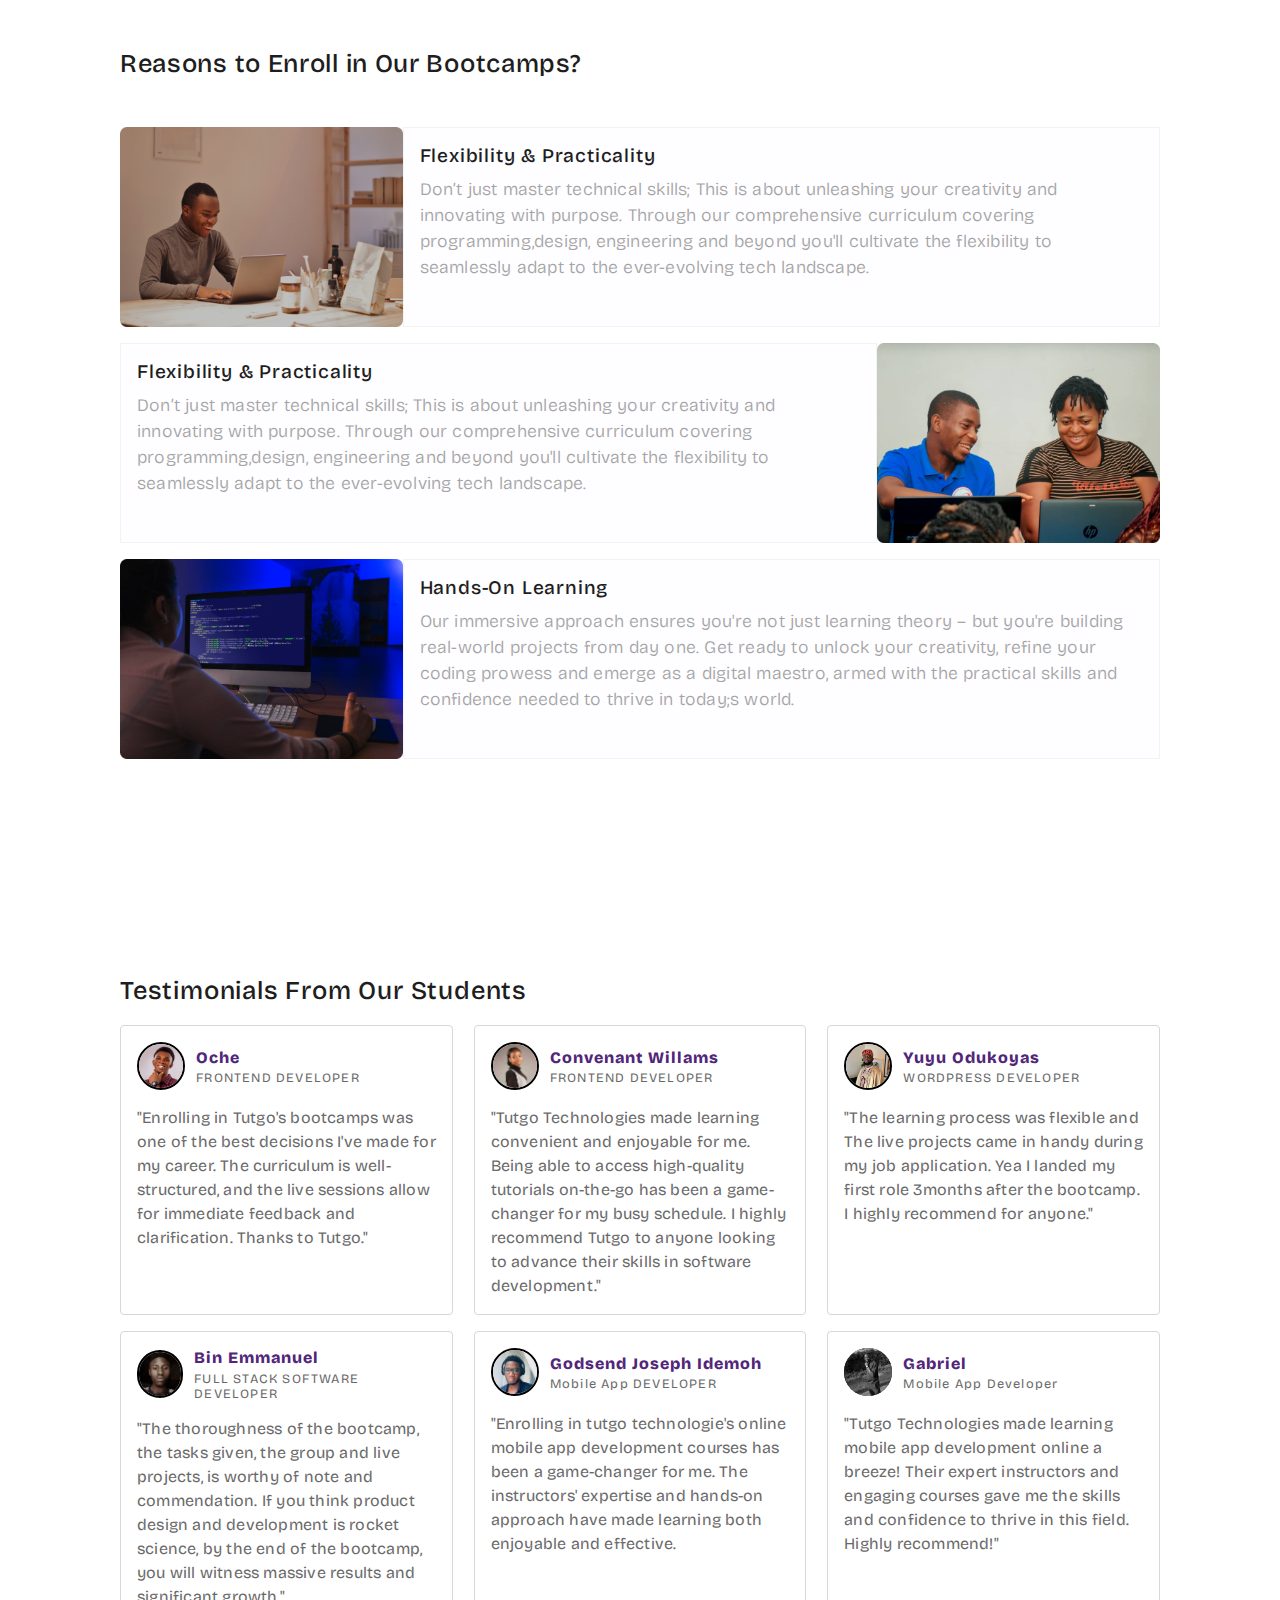
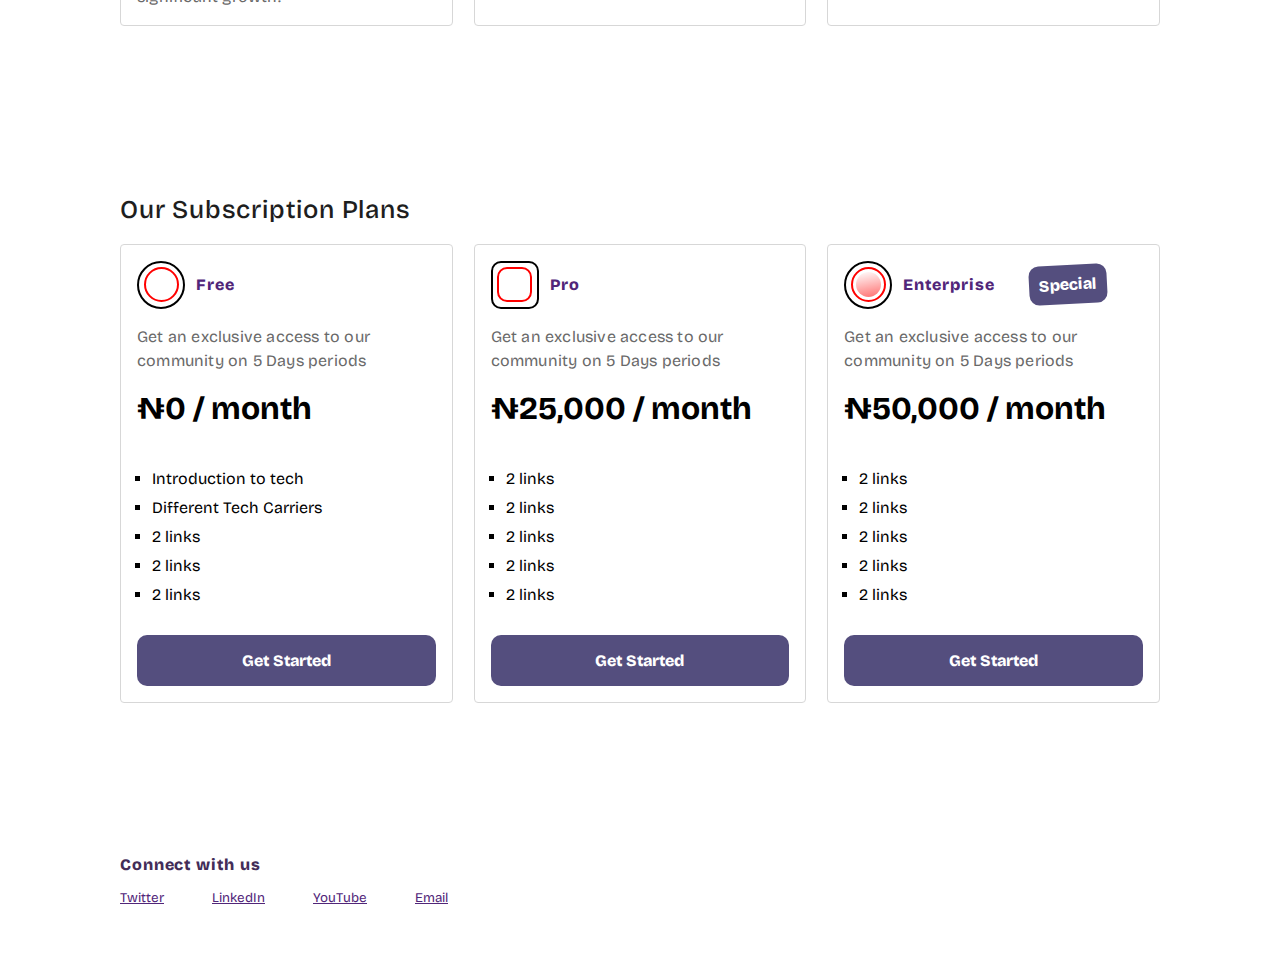
==== commit f037e59d: "updated the website" ====
--- a/index.html
+++ b/index.html
@@ -42,13 +42,27 @@
       rel="stylesheet"
       href="https://cdnjs.cloudflare.com/ajax/libs/animate.css/4.1.1/animate.min.css"
     />
+    <!-- Google tag (gtag.js) -->
+    <script
+      async
+      src="https://www.googletagmanager.com/gtag/js?id=G-BYL6G85SZS"
+    ></script>
+    <script>
+      window.dataLayer = window.dataLayer || [];
+      function gtag() {
+        dataLayer.push(arguments);
+      }
+      gtag("js", new Date());
+
+      gtag("config", "G-BYL6G85SZS");
+    </script>
   </head>
   <body>
     <div class="header-section">
       <div class="link-items">
-        <a href="./index.html">Home</a>
-        <a href="#why">About</a>
-        <a href="#testimonials">Testimonials</a>
+        <a href="./index.html">Subscriptions 🤯</a>
+        <a href="#why">About 🔥</a>
+        <a href="#testimonials">Testimonials ⭐️</a>
       </div>
 
       <div class="logo-box">
@@ -67,7 +81,7 @@
     <div class="hero-section">
       <div class="left-hero-section">
         <div class="main-hero-text">
-          <h1>Build Your Coding <br />Skills with Tutgo.</h1>
+          <h1>LEARN ON A GO WITH TUTGO</h1>
         </div>
 
         <div class="description-hero-text">
@@ -109,7 +123,7 @@
 
         <div class="hero-cta">
           <div class="below">
-            <p>SEE BOOTCAMPS BELOW</p>
+            <p>SEE LEARNING SPECS BELOW</p>
           </div>
         </div>
       </div>
@@ -117,7 +131,7 @@
       <div class="right-hero-section">
         <div class="image-container">
           <img
-            src="./assets/image.png"
+            src="./assets/android.png"
             alt="Hero Image"
             class="animate__animated animate__heartBeat"
           />
@@ -140,13 +154,13 @@
               <p style="letter-spacing: 0.6px">Beginner - Intermediate</p>
             </div>
 
-            <div class="card-button-container">
+            <!-- <div class="card-button-container">
               <a href="appdev.html" style="color: red"
                 ><button style="color: red">
                   REGISTRATION CLOSED
                   <i class="fa-solid fa-arrow-right"></i></button
               ></a>
-            </div>
+            </div> -->
           </div>
         </div>
 
@@ -157,16 +171,16 @@
 
           <div class="bottom-card">
             <div class="description-block">
-              <h1>UPCOMING</h1>
+              <h1>ONGOING</h1>
               <p style="letter-spacing: 0.6px">Beginner - Intermediate</p>
             </div>
 
-            <div class="card-button-container">
+            <!-- <div class="card-button-container">
               <a href="#" style="color: #242023"
                 ><button>
                   REGISTER <i class="fa-solid fa-arrow-right"></i></button
               ></a>
-            </div>
+            </div> -->
           </div>
         </div>
 
@@ -184,12 +198,12 @@
               <p style="letter-spacing: 0.6px">Beginner - Intermediate.</p>
             </div>
 
-            <div class="card-button-container">
+            <!-- <div class="card-button-container">
               <a href="./frontend.html" style="color: #32db8a"
                 ><button style="border: 2px solid #32db8a; color: #1e1e1e">
                   REGISTER <i class="fa-solid fa-arrow-right"></i></button
               ></a>
-            </div>
+            </div> -->
           </div>
         </div>
 
@@ -204,15 +218,15 @@
                 <span style="font-weight: 600">Start Date</span> : July 22nd,
                 2024.
               </h1>
-              <p style="letter-spacing: 0.6px">Intermediate</p>
-            </div>
-
-            <div class="card-button-container">
+              <p style="letter-spacing: 0.6px">Beginner - Intermediate</p>
+            </div>
+
+            <!-- <div class="card-button-container">
               <a href="./React.html" style="color: #242023"
                 ><button style="border: 2px solid #32db8a; color: #1e1e1e">
                   REGISTER <i class="fa-solid fa-arrow-right"></i></button
               ></a>
-            </div>
+            </div> -->
           </div>
         </div>
 
@@ -223,16 +237,16 @@
 
           <div class="bottom-card">
             <div class="description-block">
-              <h1>UPCOMING</h1>
+              <h1>ONGOING</h1>
               <p style="letter-spacing: 0.6px">Beginner - Intermediate</p>
             </div>
 
-            <div class="card-button-container">
+            <!-- <div class="card-button-container">
               <a href="#" style="color: #242023"
                 ><button>
                   REGISTER <i class="fa-solid fa-arrow-right"></i></button
               ></a>
-            </div>
+            </div> -->
           </div>
         </div>
 
@@ -243,16 +257,74 @@
 
           <div class="bottom-card">
             <div class="description-block">
-              <h1>UPCOMING</h1>
+              <h1>ONGOING</h1>
               <p style="letter-spacing: 0.6px">Beginner - Intermediate</p>
             </div>
 
-            <div class="card-button-container">
+            <!-- <div class="card-button-container">
               <a href="#" style="color: #242023"
                 ><button>
                   REGISTER <i class="fa-solid fa-arrow-right"></i></button
               ></a>
-            </div>
+            </div> -->
+          </div>
+        </div>
+
+        <div class="card">
+          <div class="top-card">
+            <h1>FINANCES MANAGEMENT</h1>
+          </div>
+
+          <div class="bottom-card">
+            <div class="description-block">
+              <h1>ONGOING</h1>
+              <p style="letter-spacing: 0.6px">Beginner - Intermediate</p>
+            </div>
+
+            <!-- <div class="card-button-container">
+              <a href="#" style="color: #242023"
+                ><button>
+                  REGISTER <i class="fa-solid fa-arrow-right"></i></button
+              ></a>
+            </div> -->
+          </div>
+        </div>
+        <div class="card">
+          <div class="top-card">
+            <h1>INTRO TO CYBER SECURITY</h1>
+          </div>
+
+          <div class="bottom-card">
+            <div class="description-block">
+              <h1>ONGOING</h1>
+              <p style="letter-spacing: 0.6px">Beginner - Intermediate</p>
+            </div>
+
+            <!-- <div class="card-button-container">
+              <a href="#" style="color: #242023"
+                ><button>
+                  REGISTER <i class="fa-solid fa-arrow-right"></i></button
+              ></a>
+            </div> -->
+          </div>
+        </div>
+        <div class="card">
+          <div class="top-card">
+            <h1>TECH MENTORS</h1>
+          </div>
+
+          <div class="bottom-card">
+            <div class="description-block">
+              <h1>ONGOING</h1>
+              <p style="letter-spacing: 0.6px">Beginner - Intermediate</p>
+            </div>
+
+            <!-- <div class="card-button-container">
+              <a href="#" style="color: #242023"
+                ><button>
+                  REGISTER <i class="fa-solid fa-arrow-right"></i></button
+              ></a>
+            </div> -->
           </div>
         </div>
       </div>
@@ -454,7 +526,11 @@
         <div class="testimonial-card">
           <div class="top-card-detail">
             <div class="avi-image">
-              <img src="assets/Gabriel.jpeg" alt="Aulika Nwankwo" loading="lazy" />
+              <img
+                src="assets/Gabriel.jpeg"
+                alt="Aulika Nwankwo"
+                loading="lazy"
+              />
             </div>
             <div class="name-and-title">
               <h1>Gabriel</h1>
@@ -468,6 +544,131 @@
               breeze! Their expert instructors and engaging courses gave me the
               skills and confidence to thrive in this field. Highly recommend!"
             </p>
+          </div>
+        </div>
+      </div>
+    </div>
+
+    <div class="testimonial-section change">
+      <div class="testimonial-title-container" id="testimonials">
+        <h1>Our Subscription Plans</h1>
+      </div>
+
+      <div class="testimonial-cards-block">
+        <div class="testimonial-card">
+          <div class="top-card-detail">
+            <div class="avi-image">
+              <!-- <img
+                src="assets/Gabriel.jpeg"
+                alt="Aulika Nwankwo"
+                loading="lazy"
+              /> -->
+              <div class="inner-circle"></div>
+            </div>
+            <div class="name-and-title">
+              <h1>Free</h1>
+            </div>
+          </div>
+
+          <div class="testimony">
+            <p>Get an exclusive access to our community on 5 Days periods</p>
+          </div>
+
+          <div class="amount">
+            <h1>₦0 <span>/ month</span></h1>
+          </div>
+
+          <ul class="navlist">
+            <li>Introduction to tech</li>
+            <li>Different Tech Carriers</li>
+            <li>2 links</li>
+            <li>2 links</li>
+            <li>2 links</li>
+          </ul>
+
+          <div class="button-div">
+            <button>
+              <a href="" class="btn-bg">Get Started</a>
+            </button>
+          </div>
+        </div>
+        <div class="testimonial-card">
+          <div class="top-card-detail">
+            <div class="outer-square">
+              <!-- <img
+                src="assets/Gabriel.jpeg"
+                alt="Aulika Nwankwo"
+                loading="lazy"
+              /> -->
+              <div class="inner-square"></div>
+            </div>
+            <div class="name-and-title">
+              <h1 class="bolder">Pro</h1>
+            </div>
+          </div>
+
+          <div class="testimony">
+            <p>Get an exclusive access to our community on 5 Days periods</p>
+          </div>
+
+          <div class="amount">
+            <h1>₦25,000 <span>/ month</span></h1>
+          </div>
+
+          <ul class="navlist">
+            <li>2 links</li>
+            <li>2 links</li>
+            <li>2 links</li>
+            <li>2 links</li>
+            <li>2 links</li>
+          </ul>
+
+          <div class="button-div">
+            <button>
+              <a href="" class="btn-bg">Get Started</a>
+            </button>
+          </div>
+        </div>
+        <div class="testimonial-card">
+          <div class="top-card-detail">
+            <div class="avi-image">
+              <!-- <img
+                src="assets/Gabriel.jpeg"
+                alt="Aulika Nwankwo"
+                loading="lazy"
+              /> -->
+              <div class="inner-circle">
+                <div class="inner-circles"></div>
+              </div>
+            </div>
+            <div class="name-and-title">
+              <div class="text-with-button">
+                <h1 class="bolder">Enterprise</h1>
+                <a href="" class="special_btn">Special</a>
+              </div>
+            </div>
+          </div>
+
+          <div class="testimony">
+            <p>Get an exclusive access to our community on 5 Days periods</p>
+          </div>
+
+          <div class="amount">
+            <h1>₦50,000 <span>/ month</span></h1>
+          </div>
+
+          <ul class="navlist">
+            <li>2 links</li>
+            <li>2 links</li>
+            <li>2 links</li>
+            <li>2 links</li>
+            <li>2 links</li>
+          </ul>
+
+          <div class="button-div">
+            <button>
+              <a href="" class="btn-bg">Get Started</a>
+            </button>
           </div>
         </div>
       </div>
--- a/style.css
+++ b/style.css
@@ -1,33 +1,34 @@
 @import url('https://fonts.googleapis.com/css2?family=Bricolage+Grotesque:opsz@12..96&amp;family=Poppins:wght@600&amp;display=swap');
 
-*{
+* {
     margin: 0;
     padding: 0;
     box-sizing: border-box;
     font-family: 'Bricolage Grotesque', sans-serif;
     transition: 9ms ease-in;
-}
-
-.main-hero-text h1 span::before{
-    color:#2C6E49;
+    scroll-behavior: smooth;
+}
+
+.main-hero-text h1 span::before {
+    color: #2C6E49;
     font-size: 70px;
     content: 'AI';
     animation: change 10s linear infinite;
 }
 
-@keyframes change{
-    0%{
-        content: 'AI'; 
+@keyframes change {
+    0% {
+        content: 'AI';
         color: #409364;
     }
-    
-    20%{
+
+    20% {
         content: 'Coding';
         color: #409364;
     }
 }
 
-.whatsap{
+.whatsap {
     color: white;
     background-color: #2C6E49;
     padding: 10px;
@@ -39,16 +40,16 @@
     right: 2%;
 }
 
-.header-section{
+.header-section {
     width: 80%;
     height: auto;
-    padding:10px; 
-    margin:0 auto;
+    padding: 10px;
+    margin: 0 auto;
     display: flex;
     flex-direction: row;
     justify-content: space-between;
     align-items: center;
-    border: 1px solid green; 
+    border: 1px solid green;
     border-radius: 100px;
     margin-top: 20px;
     /* background-color: red;    */
@@ -61,27 +62,28 @@
     /* display: none; */
 }
 
-.link-items a{
+.link-items a {
     color: green;
     margin-left: 20px;
     font-weight: bolder;
 }
 
-.logo-box{
+.logo-box {
     width: 15rem;
     height: auto;
 }
-.logo-box img{
-    width: 100%;
-    height: auto;
-}
-
-.right-header-box{
+
+.logo-box img {
+    width: 100%;
+    height: auto;
+}
+
+.right-header-box {
     width: auto;
     height: auto;
 }
 
-.right-header-box button{
+.right-header-box button {
     font-size: 1rem;
     background-color: #544e7e;
     color: white;
@@ -92,33 +94,33 @@
     outline: none;
     letter-spacing: 0.35px;
     border-radius: 48px;
-    
-}
-
-.right-header-box button a::before{
+
+}
+
+.right-header-box button a::before {
     position: relative;
-    content: 'Join Our Telegram';
-}
-
-.s button a::before{
+    content: 'Download Our App';
+}
+
+.s button a::before {
     position: relative;
-    content: 'Join Our Telegram';
-}
-
-.right-header-box button:hover{
+    content: 'Subscribe Now';
+}
+
+.right-header-box button:hover {
     background-color: #655d99;
 }
 
-.s{
+.s {
     margin-top: 20px;
 }
 
-a{
+a {
     text-decoration: none;
     color: white;
 }
 
-.hero-section{
+.hero-section {
     width: 100%;
     height: auto;
     display: flex;
@@ -128,26 +130,25 @@
     padding: 2rem 7.5rem;
     column-gap: 1rem;
     background-color: #ffffff;
-    /* background-image: linear-gradient(20deg,  #fdf2fa , white); */
-    /* background-image: radial-gradient( #fdf2fa , white); */
+
 
     /* background: rgb(246,96,213); */
-    background: linear-gradient(349deg, rgba(251, 199, 240, 0.328) 0%, rgba(255,255,255,1) 100%);
-}
-
-.left-hero-section{
+    background: linear-gradient(349deg, rgba(251, 199, 240, 0.328) 0%, rgba(255, 255, 255, 1) 100%);
+}
+
+.left-hero-section {
     width: 50%;
     height: auto;
     padding-top: 2rem;
 
 }
 
-.main-hero-text{
+.main-hero-text {
     width: fit-content;
-    height: auto;  
-}
-
-.main-hero-text h1{
+    height: auto;
+}
+
+.main-hero-text h1 {
     font-size: 3.125rem;
     /* font-family: 'Poppins', sans-serif; */
     line-height: 130%;
@@ -158,18 +159,18 @@
     word-spacing: 4px;
 }
 
-.description-hero-text{
+.description-hero-text {
     width: fit-content;
     height: auto;
     margin-top: 0.5rem;
 }
 
-.description-hero-text p{
+.description-hero-text p {
     font-size: 1.5rem;
     color: #2C6E49;
 }
 
-.hero-list-box{
+.hero-list-box {
     margin-top: 3rem;
     width: auto;
     height: auto;
@@ -180,7 +181,7 @@
     row-gap: 0.3rem;
 }
 
-.highlight-button{
+.highlight-button {
     padding: 4px 16px;
     background-color: #f9f6ff;
     color: #37008e;
@@ -192,7 +193,7 @@
     margin-bottom: 0.5rem;
 }
 
-.list-item{
+.list-item {
     width: fit-content;
     height: auto;
     display: flex;
@@ -205,7 +206,7 @@
     border-left: 1px solid #6202FF;
 }
 
-.list-icon{
+.list-icon {
     width: auto;
     height: auto;
     display: flex;
@@ -214,28 +215,28 @@
     align-items: center;
 }
 
-.list-icon img{
+.list-icon img {
     width: 16px;
     height: 16px;
 }
 
-.list-text{
+.list-text {
     width: fit-content;
     height: auto;
 }
 
-.list-text p{
+.list-text p {
     color: dimgray;
     font-size: 1rem;
 }
 
-.hero-cta{
+.hero-cta {
     width: auto;
     height: auto;
     margin-top: 3.5rem;
 }
 
-.below{
+.below {
     display: flex;
     flex-direction: row;
     align-items: center;
@@ -243,19 +244,19 @@
     column-gap: 0.5rem;
 }
 
-.below p{
+.below p {
     font-size: 1rem;
     font-weight: 400;
     color: #432D58;
     letter-spacing: 0.4px;
 }
 
-.below i{
+.below i {
     font-size: 0.9rem;
     color: #1e1e1e;
 }
 
-.hero-cta button{
+.hero-cta button {
     font-size: 1rem;
     background-color: #432D58;
     color: white;
@@ -269,7 +270,7 @@
 
 
 
-.right-hero-section{
+.right-hero-section {
     width: 50%;
     height: auto;
     display: flex;
@@ -278,22 +279,26 @@
     align-items: center;
 }
 
-.image-container{
+.image-container {
     width: 100%;
     height: auto;
     display: flex;
     flex-direction: row;
     justify-content: end;
     align-items: center;
-}
-
-.image-container img{
+    background: linear-gradient(349deg, white, rgba(128, 128, 128, 0.142));
+    clip-path: circle();
+    /* border: 5px solid black; */
+    /* border-radius: 50%; */
+}
+
+.image-container img {
     width: 76%;
     height: auto;
 }
 
 
-.bootcamp-section{
+.bootcamp-section {
     width: 100%;
     height: auto;
     display: flex;
@@ -305,7 +310,7 @@
     margin-top: 4rem;
 }
 
-.bootcamp-title-container{
+.bootcamp-title-container {
     width: fit-content;
     height: auto;
     display: flex;
@@ -315,18 +320,18 @@
     column-gap: 0.5rem;
 }
 
-.bootcamp-title-container h1{
+.bootcamp-title-container h1 {
     font-size: 1.3rem;
     font-weight: 600;
     color: #432D58;
 }
 
-.bootcamp-title-container img{
+.bootcamp-title-container img {
     width: 16px;
     height: 16px;
 }
 
-.container-for-cards{
+.container-for-cards {
     width: 100%;
     height: auto;
     display: flex;
@@ -338,7 +343,7 @@
     flex-wrap: wrap;
 }
 
-.card{
+.card {
     width: 32%;
     height: auto;
     background-color: #e3e3e3;
@@ -349,7 +354,7 @@
     border-radius: 8px;
 }
 
-.top-card{
+.top-card {
     width: 100%;
     height: auto;
     background-color: #FBF8FF;
@@ -362,22 +367,22 @@
     row-gap: 1.5rem;
     border-radius: 0 4px 0 0;
     border-left: 4px solid #2C6E49;
-    
-}
-
-.top-card img{
+
+}
+
+.top-card img {
     width: 24px;
     height: 24px;
 }
 
-.top-card h1{
+.top-card h1 {
     font-size: 1.2rem;
     font-weight: 500;
     color: #320678;
     letter-spacing: 1px;
 }
 
-.bottom-card{
+.bottom-card {
     width: 100%;
     height: auto;
     padding: 2rem 1rem 2rem 1rem;
@@ -388,10 +393,10 @@
     row-gap: 2rem;
     background-color: #FEFDFF;
     border-radius: 0 0 4px 4px;
-    
-}
-
-.description-block{
+
+}
+
+.description-block {
     width: auto;
     height: auto;
     display: flex;
@@ -400,7 +405,7 @@
     align-items: start;
 }
 
-.description-block h1{
+.description-block h1 {
     font-size: 1.1rem;
     font-weight: 500;
     color: #23123F;
@@ -408,18 +413,18 @@
     line-height: 28px;
 }
 
-.description-block p{
+.description-block p {
     font-size: 1rem;
     color: #696969;
 }
 
-.card-button-container{
-    width: 100%;
-    height: auto;
-    
-}
-
-.card-button-container button{
+.card-button-container {
+    width: 100%;
+    height: auto;
+
+}
+
+.card-button-container button {
     width: 100%;
     text-align: start;
     height: auto;
@@ -433,7 +438,7 @@
     border-radius: 2px;
 }
 
-.main-section{
+.main-section {
     padding: 1rem 7.5rem;
     width: 100%;
     height: auto;
@@ -442,14 +447,15 @@
     justify-content: start;
     align-items: start;
 }
-.weeks{
+
+.weeks {
     font-size: 0.9rem;
     letter-spacing: 0.8px;
     font-weight: 800;
 }
 
 
-.description-and-price-container{
+.description-and-price-container {
     width: 100%;
     display: flex;
     flex-direction: row;
@@ -457,7 +463,7 @@
     align-items: start;
 }
 
-.left-for-description{
+.left-for-description {
     width: 60%;
     height: auto;
     display: flex;
@@ -466,7 +472,7 @@
     align-items: start;
 }
 
-.top-description{
+.top-description {
     width: 100%;
     height: auto;
     display: flex;
@@ -477,13 +483,13 @@
     margin-bottom: 2rem;
 }
 
-.top-description .p{
+.top-description .p {
     font-size: 0.8rem;
     color: #512679;
     text-decoration: underline;
 }
 
-.top-description h1{
+.top-description h1 {
     font-weight: 600;
     font-size: 1.6rem;
     color: #1e1e1e;
@@ -492,12 +498,12 @@
     line-height: 34px;
 }
 
-.top-description p{
+.top-description p {
     font-size: 1.3rem;
     color: #787777;
 }
 
-.blockquote{
+.blockquote {
     margin-top: 4rem;
     width: 70%;
     height: auto;
@@ -506,7 +512,7 @@
     border-left: 2px solid #6202FF;
 }
 
-.why-container{
+.why-container {
     width: 100%;
     height: auto;
     display: flex;
@@ -517,17 +523,17 @@
     margin-top: 7rem;
 }
 
-.why-title{
+.why-title {
     width: fit-content;
     height: auto;
 }
 
-.why-title h1{
+.why-title h1 {
     font-size: 1.4rem;
     font-weight: 500;
 }
 
-.container-for-why-cards{
+.container-for-why-cards {
     width: 100%;
     height: auto;
     display: flex;
@@ -539,10 +545,10 @@
     flex-wrap: wrap;
 }
 
-.why-card{
+.why-card {
     width: 32%;
     height: auto;
-    background-color:#FBF8FF;
+    background-color: #FBF8FF;
     border: 1px solid #f3f3f3;
     display: flex;
     flex-direction: column;
@@ -551,42 +557,42 @@
     border-radius: 4px;
 }
 
-.why-card h1{
+.why-card h1 {
     font-weight: 500;
     font-size: 1.2rem;
 }
 
-.why-card p{
+.why-card p {
     font-size: 1.1rem;
     color: #8f8f8f;
     letter-spacing: 0px;
     line-height: 26px;
 }
 
-.blockquote p{
+.blockquote p {
     font-size: 1rem;
     color: #696969;
     letter-spacing: 0px;
     line-height: 24px;
 }
 
-.price-description{
-    width: 100%;
-    height: auto;
-    display: flex;
-    flex-direction: column;
-    justify-content: start;
-    align-items: start;
-}
-
-.price-description h1{
+.price-description {
+    width: 100%;
+    height: auto;
+    display: flex;
+    flex-direction: column;
+    justify-content: start;
+    align-items: start;
+}
+
+.price-description h1 {
     font-size: 1.1rem;
     font-weight: 600;
     color: #23123F;
     letter-spacing: 0.9px;
 }
 
-.buttons-div{
+.buttons-div {
     width: 100%;
     height: auto;
     display: flex;
@@ -597,7 +603,7 @@
     margin-top: 0.6rem;
 }
 
-.buttons-div .usd-button{
+.buttons-div .usd-button {
     padding: 1rem 1rem;
     background-color: #2C6E49;
     font-size: 1.1rem;
@@ -610,7 +616,7 @@
     border-radius: 4px;
 }
 
-.buttons-div .ngn-button{
+.buttons-div .ngn-button {
     padding: 1rem 1rem;
     background-color: #2C6E49;
     font-size: 1.1rem;
@@ -623,13 +629,13 @@
     border-radius: 4px;
 }
 
-.price-description p{
+.price-description p {
     font-size: 0.8rem;
     color: #696969;
 }
 
 
-.curriculum-container{
+.curriculum-container {
     width: 100%;
     height: auto;
     display: flex;
@@ -640,17 +646,17 @@
     margin-top: 7rem;
 }
 
-.curriculum-title{
+.curriculum-title {
     width: fit-content;
     height: auto;
 }
 
-.curriculum-title h1{
+.curriculum-title h1 {
     font-weight: 500;
     font-size: 1.4rem;
 }
 
-.list-of-weeks{
+.list-of-weeks {
     width: 100%;
     height: auto;
     display: flex;
@@ -660,7 +666,7 @@
     row-gap: 0.2rem;
 }
 
-.week-list{
+.week-list {
     background-color: #FBF8FF;
     width: 100%;
     height: auto;
@@ -673,18 +679,18 @@
     border-radius: 4px;
 }
 
-.week-list h1{
+.week-list h1 {
     color: black;
     font-size: 1.1rem;
     font-weight: 500;
 }
 
-.week-list p{
+.week-list p {
     font-size: 1rem;
     color: #838383;
 }
 
-.top-buttons-div{
+.top-buttons-div {
     margin-top: 2rem;
     margin-bottom: 5rem;
     width: 100%;
@@ -696,7 +702,7 @@
 
 }
 
-.top-buttons-div .usd-button{
+.top-buttons-div .usd-button {
     padding: 1rem 1rem;
     background-color: #2C6E49;
     font-size: 1.1rem;
@@ -709,7 +715,7 @@
     border-radius: 4px;
 }
 
-.top-buttons-div .ngn-button{
+.top-buttons-div .ngn-button {
     padding: 1rem 1rem;
     background-color: #2C6E49;
     font-size: 1.1rem;
@@ -722,16 +728,16 @@
     border-radius: 4px;
 }
 
-.success-div{
-    width: 100%;
-    height: auto;
-    display: flex;
-    flex-direction: column;
-    justify-content: start;
-    align-items: center;
-}
-
-.success-icon-div{
+.success-div {
+    width: 100%;
+    height: auto;
+    display: flex;
+    flex-direction: column;
+    justify-content: start;
+    align-items: center;
+}
+
+.success-icon-div {
     width: fit-content;
     height: auto;
     display: flex;
@@ -740,13 +746,13 @@
     align-items: center;
 }
 
-.success-icon-div img{
+.success-icon-div img {
     width: 160px;
     height: 160px;
 }
 
-.success-title{
-    width:60%;
+.success-title {
+    width: 60%;
     height: auto;
     display: flex;
     flex-direction: column;
@@ -755,21 +761,21 @@
     row-gap: 0.5rem;
 }
 
-.success-title h1{
+.success-title h1 {
     font-size: 1.5rem;
     font-weight: 900;
     color: #432D58;
     letter-spacing: 0.7px;
 }
 
-.success-title p{
+.success-title p {
     font-size: 1rem;
     color: #696969;
     text-align: center;
     letter-spacing: 0.7px;
 }
 
-.email-and-button{
+.email-and-button {
     width: auto;
     height: auto;
     margin-top: 2rem;
@@ -780,23 +786,23 @@
     row-gap: 2rem;
 }
 
-.email-text{
+.email-text {
     width: fit-content;
     height: auto;
 }
 
-.email-text p{
+.email-text p {
     font-size: 0.8rem;
     color: #512679;
     letter-spacing: 0.7px;
 }
 
-.home-page-button{
+.home-page-button {
     width: fit-content;
     height: auto;
 }
 
-.home-page-button button{
+.home-page-button button {
     padding: 1rem 2rem;
     background-color: #512679;
     font-size: 1rem;
@@ -807,7 +813,7 @@
     cursor: pointer;
 }
 
-.reasons-section{
+.reasons-section {
     width: 100%;
     height: auto;
     padding: 3rem 7.5rem;
@@ -817,7 +823,8 @@
     justify-content: start;
     align-items: start;
 }
-.reasons-title-container{
+
+.reasons-title-container {
     width: fit-content;
     height: auto;
     display: flex;
@@ -827,19 +834,19 @@
     align-items: center;
 }
 
-.reasons-title-container h1{
+.reasons-title-container h1 {
     font-size: 1.6rem;
     font-weight: 500;
     color: #1e1e1e;
     letter-spacing: 0.7px;
 }
 
-.reasons-title-container img{
+.reasons-title-container img {
     width: 16px;
     height: 16px;
 }
 
-.reasons-main-container{
+.reasons-main-container {
     width: 100%;
     height: auto;
     display: flex;
@@ -847,10 +854,10 @@
     justify-content: center;
     align-items: start;
     column-gap: 1rem;
-    
-}
-
-.reasons-left{
+
+}
+
+.reasons-left {
     /* width: 50%; */
     height: auto;
     display: flex;
@@ -862,7 +869,7 @@
     /* background-color: teal; */
 }
 
-.reasons-list{
+.reasons-list {
     width: 100%;
     height: auto;
     background-color: #FEFDFF;
@@ -877,14 +884,14 @@
     /* border-radius: 4px; */
 }
 
-.reasons-list h1{
+.reasons-list h1 {
     font-size: 1.2rem;
     font-weight: 500;
     letter-spacing: 0.8px;
     color: #1e1e1e;
 }
 
-.reasons-list p{
+.reasons-list p {
     font-size: 1.1rem;
     letter-spacing: 0.2px;
     line-height: 26px;
@@ -893,12 +900,12 @@
 }
 
 
-.reasons-right{
+.reasons-right {
     width: 50%;
     height: auto;
 }
 
-.reason-image-container{
+.reason-image-container {
     width: 100%;
     height: auto;
     display: flex;
@@ -908,13 +915,13 @@
     /* border-radius: 8px; */
 }
 
-.reason-image-container img{
+.reason-image-container img {
     width: 86%;
     height: auto;
     /* border-radius: 8px; */
 }
 
-.testimonial-section{
+.testimonial-section {
     width: 100%;
     height: auto;
     padding: 7.5rem 7.5rem;
@@ -924,10 +931,15 @@
     justify-content: start;
     align-items: center;
     row-gap: 1.2rem;
-    
-}
-
-.testimonial-title-container{
+
+}
+
+.change{
+    padding-top: 0 !important;
+}
+
+
+.testimonial-title-container {
     width: 100%;
     height: auto;
     display: flex;
@@ -937,19 +949,19 @@
     align-items: center;
 }
 
-.testimonial-title-container h1{
+.testimonial-title-container h1 {
     font-size: 1.6rem;
     letter-spacing: 0.8px;
     font-weight: 500;
     color: #1e1e1e;
 }
 
-.testimonial-title-container img{
+.testimonial-title-container img {
     width: 16px;
     height: 16px;
 }
 
-.testimonial-cards-block{
+.testimonial-cards-block {
     width: 100%;
     height: auto;
     display: flex;
@@ -961,7 +973,7 @@
     flex-wrap: wrap;
 }
 
-.testimonial-card{
+.testimonial-card {
     width: 32%;
     height: auto;
     display: flex;
@@ -975,7 +987,7 @@
     padding: 1rem;
 }
 
-.top-card-detail{
+.top-card-detail {
     width: 100%;
     height: auto;
     display: flex;
@@ -985,19 +997,114 @@
     column-gap: 0.7rem;
 }
 
-.avi-image{
+.avi-image {
     width: 48px;
     height: 48px;
     border-radius: 300px;
-}
-
-.avi-image img{
+    /* background-color: red; */
+    border: 2px solid black;
+    display: flex;
+    justify-content: center;
+    align-items: center;
+}
+
+
+.inner-circle{
+    /* background-color: #1e1e1e; */
+    border: 2px solid red;
+    width: 35px;
+    height: 35px;
+    border-radius: 300px;   
+    display: flex;
+    justify-content: center;
+    align-items: center;
+}
+
+.inner-circles{
+    height: 25px;
+    width: 25px;
+    background:linear-gradient(349deg, #ff000090 0%,white 100%); ;
+    border-radius: 300px;
+}
+
+.outer-square{
+    width: 48px;
+    height: 48px;
+    border-radius: 10px;
+    /* background-color: red; */
+    border: 2px solid black;
+    display: flex;
+    justify-content: center;
+    align-items: center;
+}
+
+.inner-square{
+    /* background-color: #1e1e1e; */
+    border: 2px solid red;
+    width: 35px;
+    height: 35px;
+    border-radius: 10px;
+}
+
+
+
+.text-with-button{
+    display: flex;
+    justify-content: space-between;
+    align-items: center;
+    /* background-color: red; */
+    width: 120%;
+}
+
+.special_btn{
+    padding: 10px;
+    background-color: #544e7e;
+    border-radius: 10px;
+    font-weight: 900;
+    transform: rotate(-3deg);
+    cursor:default;
+}
+
+.button-div{
+    /* background-color: red; */
+    width: 100%;
+    height: auto;
+}
+
+.navlist{
+    /* background-color: red; */
+    margin: 15px;
+}
+
+.navlist li{
+    list-style: square;
+    margin-top: 10px;
+}
+
+.button-div button{
+    width:100%;
+    padding: 1rem 2rem;
+    /* border: 1px solid black; */
+    border: none;
+    background-color: #544e7e;
+    border-radius: 10px;
+    cursor: pointer;
+}
+
+.button-div a{
+    color: white;
+    font-size: 1rem;
+    font-weight: 900;
+}
+
+
+.avi-image img {
     width: 48px;
     height: 48px;
     border-radius: 300px;
 }
 
-.name-and-title{
+.name-and-title {
     width: fit-content;
     height: auto;
     display: flex;
@@ -1007,30 +1114,32 @@
     align-items: start;
 }
 
-.name-and-title h1{
+.name-and-title h1 {
     font-size: 1rem;
     font-weight: 900;
     letter-spacing: 1px;
     color: #512679;
 }
-.name-and-title p{
+
+.name-and-title p {
     font-size: 0.8rem;
     letter-spacing: 1.2px;
     color: #696969;
 }
 
-.testimony{
+.testimony {
     width: fit-content;
     height: auto;
 }
-.testimony p{
+
+.testimony p {
     font-size: 1rem;
     color: #696969;
     letter-spacing: 0.2px;
     line-height: 24px;
 }
 
-.social-media-section{
+.social-media-section {
     width: 100%;
     height: auto;
     padding: 2rem 7.5rem;
@@ -1038,22 +1147,22 @@
     flex-direction: column;
     justify-content: start;
     align-items: start;
-    
-}
-
-.social-title{
+
+}
+
+.social-title {
     width: fit-content;
     height: auto;
 }
 
-.social-title h1{
+.social-title h1 {
     font-size: 1rem;
     font-weight: 900;
     letter-spacing: 0.9px;
     color: #432D58;
 }
 
-.follow-buttons{
+.follow-buttons {
     width: fit-content;
     height: auto;
     display: flex;
@@ -1063,7 +1172,7 @@
     column-gap: 1rem;
 }
 
-.follow-buttons button{
+.follow-buttons button {
     background-color: white;
     color: #512679;
     padding: 1rem;
@@ -1073,12 +1182,16 @@
     cursor: pointer;
 }
 
-.follow-buttons button a{
+.follow-buttons button a {
     color: #512679;
     text-decoration: underline;
 }
+
+
+
+
 @media screen and (max-width: 1120px) {
-    .header-section{
+    .header-section {
         width: 100%;
         height: auto;
         padding: 1.5rem 3rem;
@@ -1086,38 +1199,38 @@
         flex-direction: row;
         justify-content: space-between;
         align-items: center;
-        border:none;
-    }
-
-    .right-header-box button{
+        border: none;
+    }
+
+    .right-header-box button {
         font-size: 20px;
     }
 
-    .right-header-box button a::before{
+    .right-header-box button a::before {
         position: relative;
         content: 'Join In';
     }
 
-    .s button a::before{
+    .s button a::before {
         position: relative;
         content: 'Join Our Telegram';
 
     }
 
-    .s{
+    .s {
         margin-top: 20px;
     }
 
-    .logo-box img{
+    .logo-box img {
         width: 80%;
         height: auto;
     }
 
-    .link-items{
+    .link-items {
         display: none;
     }
 
-    .social-media-section{
+    .social-media-section {
         width: 100%;
         height: auto;
         padding: 2rem 1rem;
@@ -1125,10 +1238,10 @@
         flex-direction: column;
         justify-content: start;
         align-items: start;
-        
-    }
-
-    .testimonial-section{
+
+    }
+
+    .testimonial-section {
         width: 100%;
         height: auto;
         padding: 7.5rem 3rem;
@@ -1138,10 +1251,10 @@
         justify-content: start;
         align-items: center;
         row-gap: 1.2rem;
-        
-    }
-
-    .reasons-section{
+        /* background-color: #2EAB95; */
+    }
+
+    .reasons-section {
         width: 100%;
         height: auto;
         padding: 1.5rem 3rem;
@@ -1152,13 +1265,13 @@
         align-items: start;
     }
 
-    .reason-image-container img{
+    .reason-image-container img {
         width: 100%;
         height: auto;
         border-radius: 8px;
     }
 
-    .reasons-left{
+    .reasons-left {
         width: 50%;
         height: auto;
         display: flex;
@@ -1169,11 +1282,11 @@
         padding-top: 0;
     }
 
-    .reasons-left img{
+    .reasons-left img {
         display: none;
     }
 
-    .main-section{
+    .main-section {
         padding: 1rem 3rem;
         width: 100%;
         height: auto;
@@ -1183,7 +1296,7 @@
         align-items: start;
     }
 
-    .hero-section{
+    .hero-section {
         width: 100%;
         height: auto;
         display: flex;
@@ -1194,7 +1307,7 @@
         column-gap: 1rem;
     }
 
-    .bootcamp-section{
+    .bootcamp-section {
         width: 100%;
         height: auto;
         display: flex;
@@ -1207,7 +1320,7 @@
 }
 
 @media screen and (max-width: 920px) {
-    .header-section{
+    .header-section {
         width: 100%;
         height: auto;
         padding: 1.5rem 1.5rem;
@@ -1216,7 +1329,8 @@
         justify-content: space-between;
         align-items: center;
     }
-    .testimonial-section{
+
+    .testimonial-section {
         width: 100%;
         height: auto;
         padding: 3rem 1.5rem;
@@ -1226,10 +1340,10 @@
         justify-content: start;
         align-items: center;
         row-gap: 1.2rem;
-        
-    }
-
-    .testimonial-card{
+
+    }
+
+    .testimonial-card {
         width: 48%;
         height: auto;
         display: flex;
@@ -1242,14 +1356,15 @@
         outline: none;
         padding: 1rem;
     }
-    .bootcamp-title-container{
+
+    .bootcamp-title-container {
         font-size: 1.5rem;
         font-weight: 900;
         color: #432D58;
         display: none;
     }
 
-    .reasons-section{
+    .reasons-section {
         width: 100%;
         height: auto;
         padding: 1.5rem 1.5rem;
@@ -1260,8 +1375,8 @@
         align-items: start;
     }
 
-    .success-title{
-        width:100%;
+    .success-title {
+        width: 100%;
         height: auto;
         display: flex;
         flex-direction: column;
@@ -1270,7 +1385,7 @@
         row-gap: 0.5rem;
     }
 
-    .main-section{
+    .main-section {
         padding: 1rem 1.5rem;
         width: 100%;
         height: auto;
@@ -1280,7 +1395,7 @@
         align-items: start;
     }
 
-    .container-for-why-cards{
+    .container-for-why-cards {
         width: 100%;
         height: auto;
         display: flex;
@@ -1292,7 +1407,7 @@
         flex-wrap: wrap;
     }
 
-    .why-card{
+    .why-card {
         width: 100%;
         height: auto;
         background-color: #FEFDFF;
@@ -1303,7 +1418,7 @@
         padding: 1rem;
     }
 
-    .hero-section{
+    .hero-section {
         width: 100%;
         height: auto;
         display: flex;
@@ -1314,7 +1429,7 @@
         column-gap: 1rem;
     }
 
-    .card{
+    .card {
         width: 48%;
         height: auto;
         background-color: #e3e3e3;
@@ -1324,7 +1439,7 @@
         justify-content: start;
     }
 
-    .container-for-cards{
+    .container-for-cards {
         width: 100%;
         height: auto;
         display: flex;
@@ -1336,7 +1451,7 @@
         flex-wrap: wrap;
     }
 
-    .bootcamp-section{
+    .bootcamp-section {
         width: 100%;
         height: auto;
         display: flex;
@@ -1350,7 +1465,7 @@
 
 @media screen and (max-width: 768px) {
 
-    .header-section{
+    .header-section {
         width: 100%;
         height: auto;
         padding: 1rem 1rem;
@@ -1360,12 +1475,12 @@
         align-items: center;
     }
 
-    .reasons-right{
+    .reasons-right {
         display: none;
     }
 
 
-    .testimonial-card{
+    .testimonial-card {
         width: 100%;
         height: auto;
         display: flex;
@@ -1378,11 +1493,13 @@
         outline: none;
         padding: 1rem;
     }
-    .reasons-left{
-        width: 100%;
-        height: auto;
-    }
-    .top-page-bar{
+
+    .reasons-left {
+        width: 100%;
+        height: auto;
+    }
+
+    .top-page-bar {
         display: none;
         width: 100%;
         height: auto;
@@ -1390,7 +1507,7 @@
         background-color: #2EAB95;
     }
 
-    .left-for-description{
+    .left-for-description {
         width: 100%;
         height: auto;
         display: flex;
@@ -1399,7 +1516,7 @@
         align-items: start;
     }
 
-    .container-for-why-cards{
+    .container-for-why-cards {
         width: 100%;
         height: auto;
         display: flex;
@@ -1411,7 +1528,7 @@
         flex-wrap: wrap;
     }
 
-    .why-card{
+    .why-card {
         width: 100%;
         height: auto;
         background-color: #FEFDFF;
@@ -1422,7 +1539,7 @@
         padding: 1rem;
     }
 
-    .main-section{
+    .main-section {
         padding: 0 1rem;
         width: 100%;
         height: auto;
@@ -1432,18 +1549,18 @@
         align-items: start;
     }
 
-    .left-hero-section{
+    .left-hero-section {
         width: 100%;
         height: auto;
         padding-top: 1rem;
-    
-    }
-
-    .right-hero-section{
+
+    }
+
+    .right-hero-section {
         display: none;
     }
 
-    .hero-section{
+    .hero-section {
         width: 100%;
         height: auto;
         display: flex;
@@ -1454,7 +1571,7 @@
         column-gap: 1rem;
     }
 
-    .card{
+    .card {
         width: 100%;
         height: auto;
         background-color: #e3e3e3;
@@ -1464,7 +1581,7 @@
         justify-content: start;
     }
 
-    .bootcamp-section{
+    .bootcamp-section {
         width: 100%;
         height: auto;
         display: flex;
@@ -1475,7 +1592,7 @@
         row-gap: 3rem;
     }
 
-    .main-hero-text h1{
+    .main-hero-text h1 {
         font-size: 2rem;
         line-height: 38px;
         color: #2C6E49;
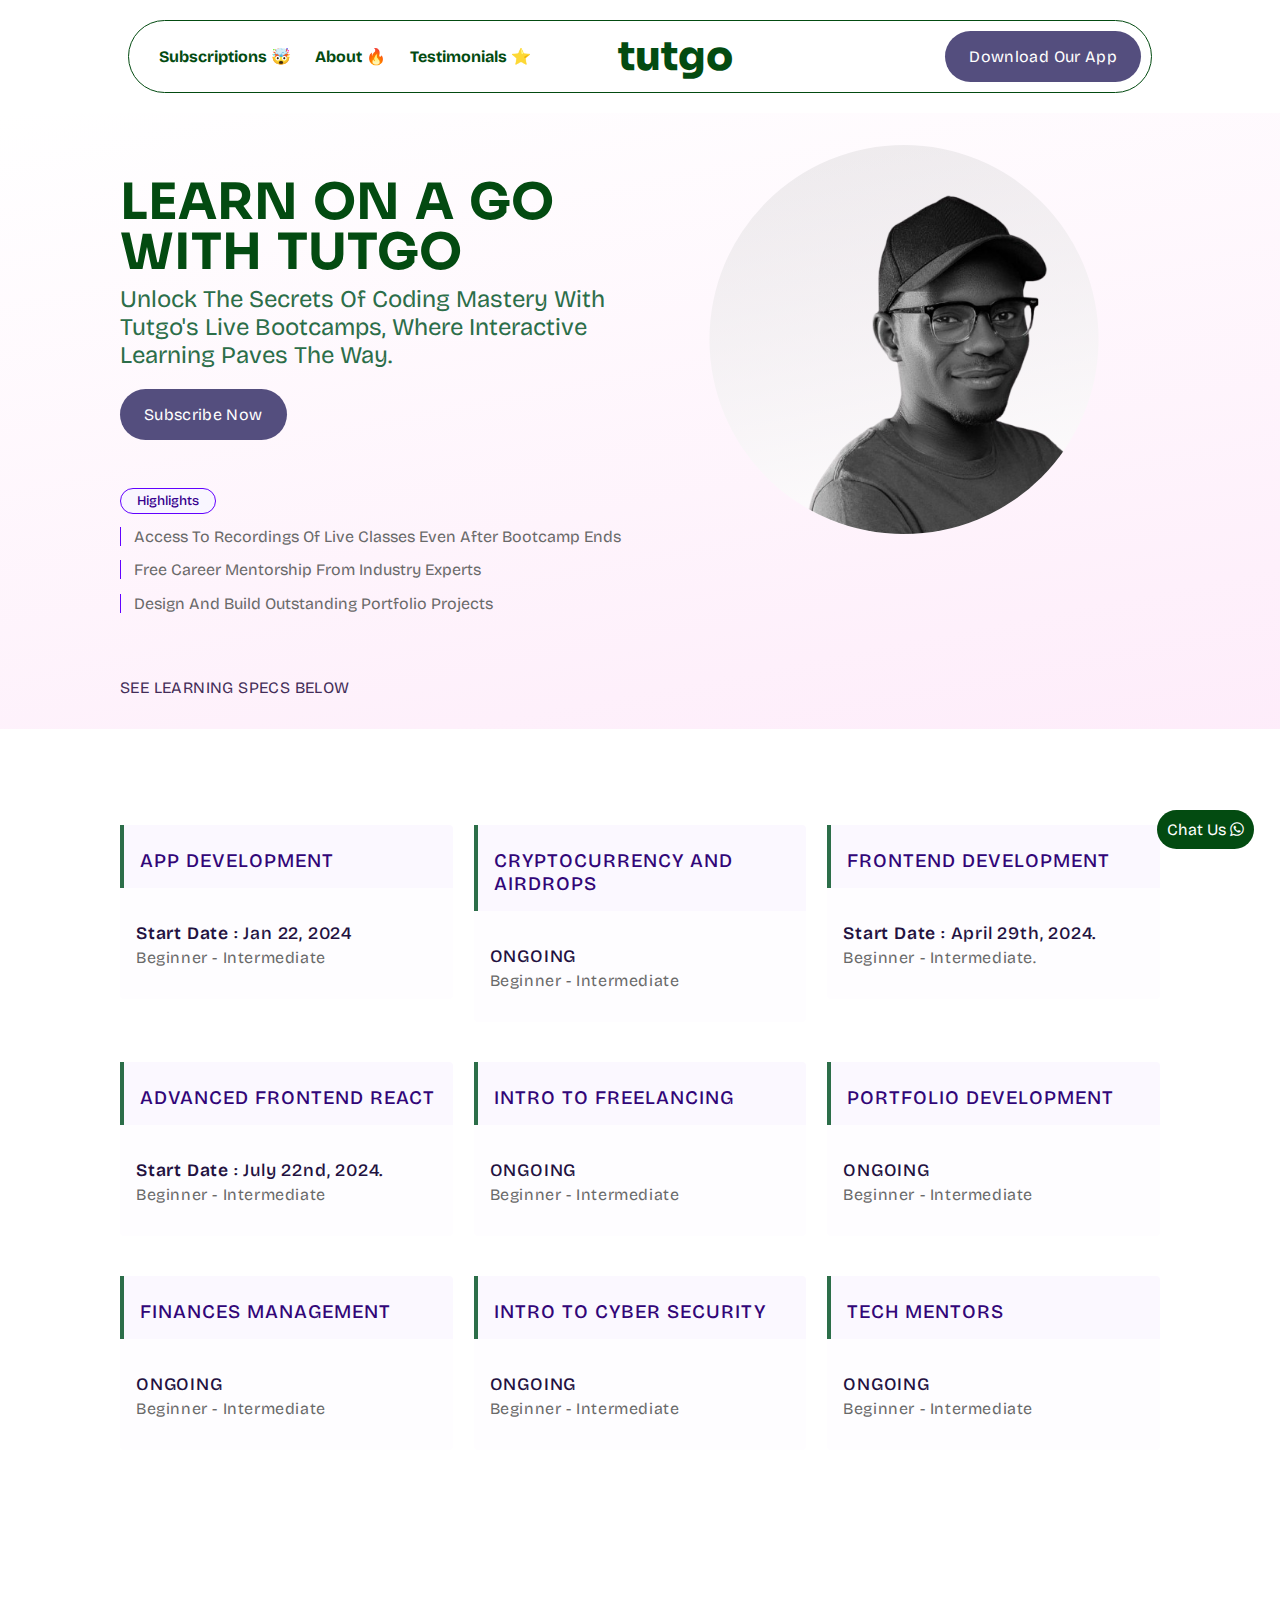
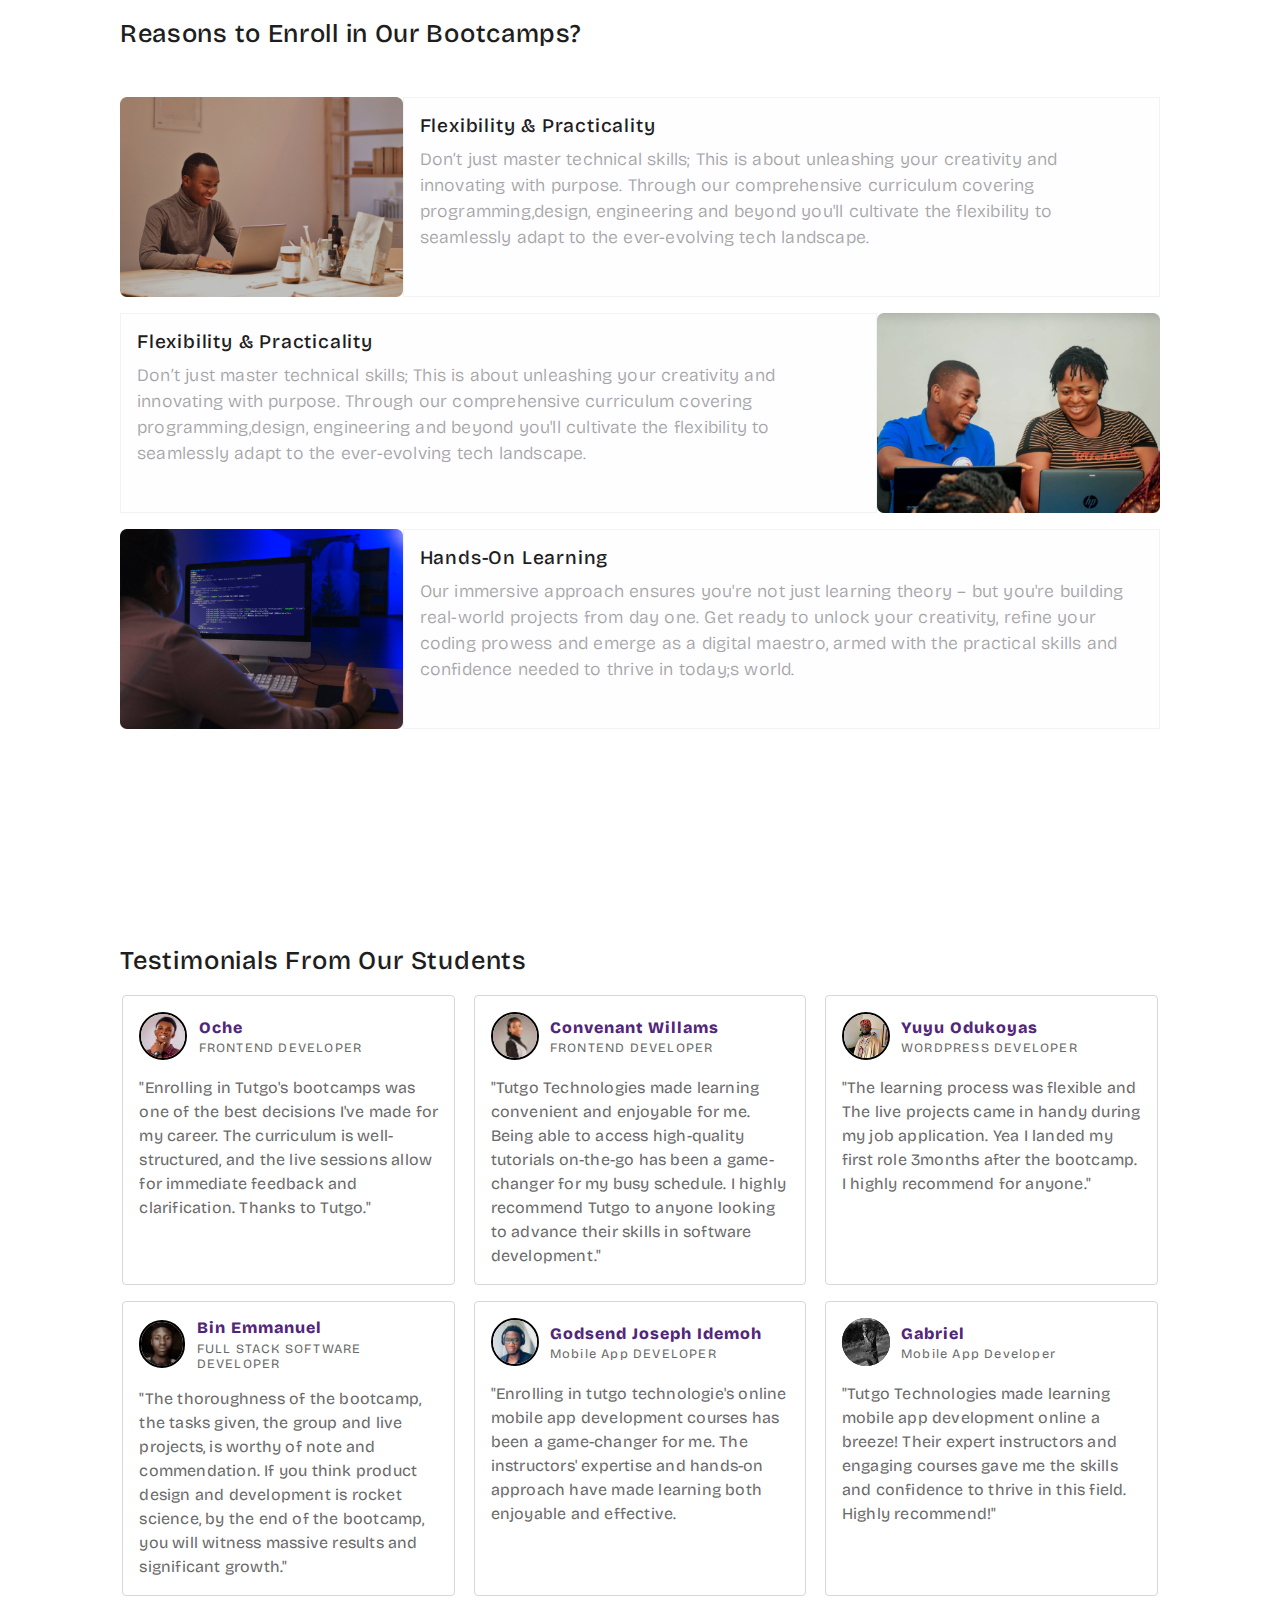
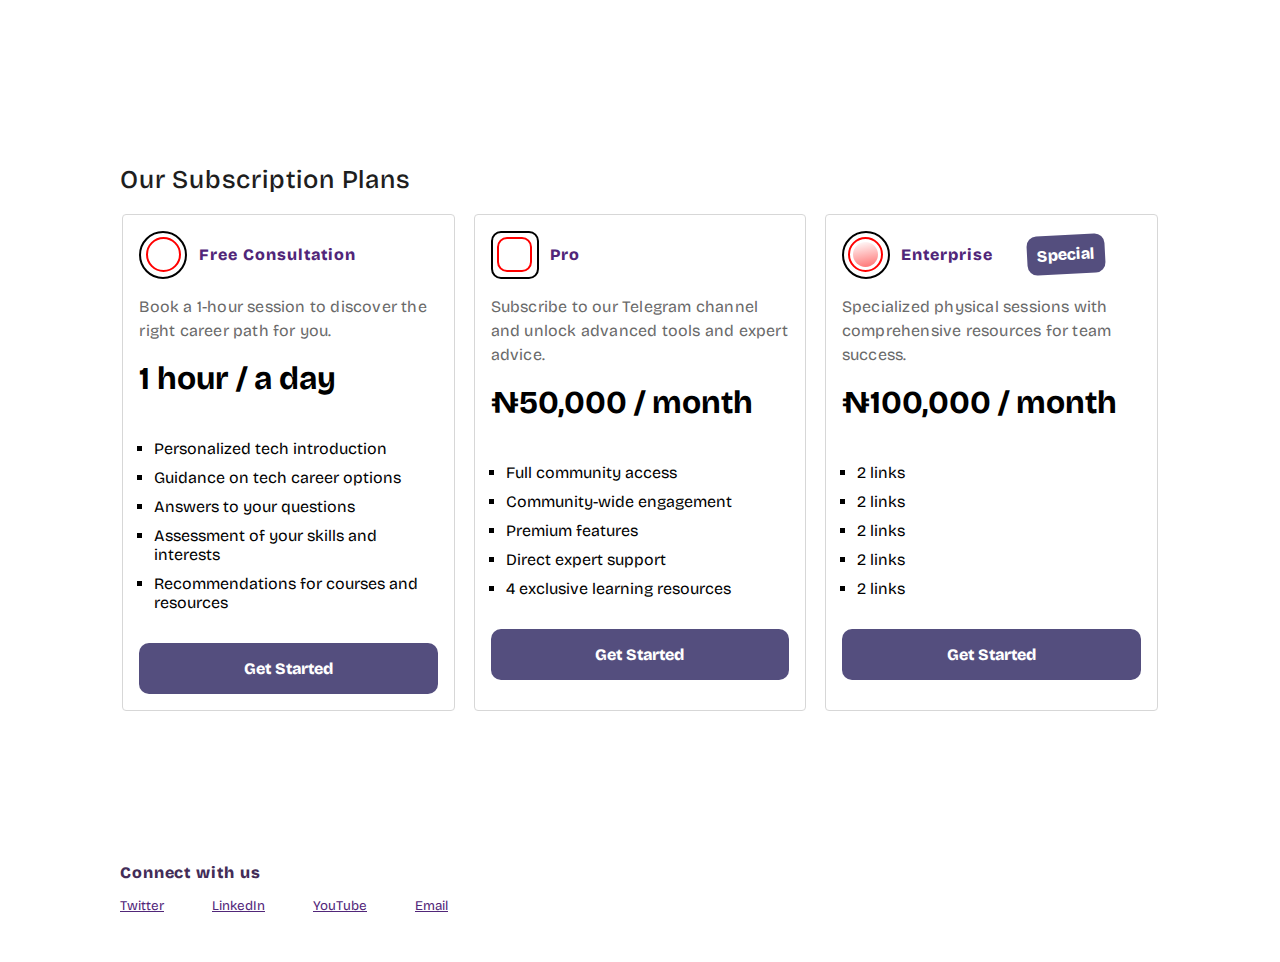
==== commit e8673624: "updating tutgo technologies" ====
--- a/index.html
+++ b/index.html
@@ -58,6 +58,11 @@
     </script>
   </head>
   <body>
+    <!-- <div class="cover-body">
+      <div class="text-animate">
+        
+      </div>
+    </div> -->
     <div class="header-section">
       <div class="link-items">
         <a href="./index.html">Subscriptions 🤯</a>
@@ -66,9 +71,10 @@
       </div>
 
       <div class="logo-box">
-        <a href="index.html"
-          ><img src="./assets/Logo.svg" alt="tutgo technologies"
-        /></a>
+        <a href="index.html" class="logo">
+          <!-- <img src="./assets/Logo.svg" alt="tutgo technologies" /> -->
+          tutgo
+        </a>
       </div>
 
       <div class="right-header-box">
@@ -94,7 +100,7 @@
 
         <div class="right-header-box s">
           <button>
-            <a href="https://t.me/tutgotechnologies" target="_blank"></a>
+            <a href="#change" target="_blank"></a>
           </button>
         </div>
 
@@ -549,7 +555,7 @@
       </div>
     </div>
 
-    <div class="testimonial-section change">
+    <div class="testimonial-section change" id="change">
       <div class="testimonial-title-container" id="testimonials">
         <h1>Our Subscription Plans</h1>
       </div>
@@ -566,24 +572,24 @@
               <div class="inner-circle"></div>
             </div>
             <div class="name-and-title">
-              <h1>Free</h1>
-            </div>
-          </div>
-
-          <div class="testimony">
-            <p>Get an exclusive access to our community on 5 Days periods</p>
+              <h1>Free Consultation</h1>
+            </div>
+          </div>
+
+          <div class="testimony">
+            <p>Book a 1-hour session to discover the right career path for you.</p>
           </div>
 
           <div class="amount">
-            <h1>₦0 <span>/ month</span></h1>
+            <h1>1 hour <span>/ a day</span></h1>
           </div>
 
           <ul class="navlist">
-            <li>Introduction to tech</li>
-            <li>Different Tech Carriers</li>
-            <li>2 links</li>
-            <li>2 links</li>
-            <li>2 links</li>
+            <li>Personalized tech introduction</li>
+            <li>Guidance on tech career options</li>
+            <li>Answers to your questions</li>
+            <li>Assessment of your skills and interests</li>
+            <li>Recommendations for courses and resources</li>
           </ul>
 
           <div class="button-div">
@@ -608,19 +614,23 @@
           </div>
 
           <div class="testimony">
-            <p>Get an exclusive access to our community on 5 Days periods</p>
+            <p>
+              <!-- Gain full access to our Telegram channel for advanced learning and expert guidance. -->
+              Subscribe to our Telegram channel and unlock advanced tools and expert advice.
+            </p>
           </div>
 
           <div class="amount">
-            <h1>₦25,000 <span>/ month</span></h1>
-          </div>
-
+            <h1>₦50,000 <span>/ month</span></h1>
+          </div>
+
+          
           <ul class="navlist">
-            <li>2 links</li>
-            <li>2 links</li>
-            <li>2 links</li>
-            <li>2 links</li>
-            <li>2 links</li>
+            <li>Full community access</li>
+            <li>Community-wide engagement</li>
+            <li>Premium features</li>
+            <li>Direct expert support</li>
+            <li>4 exclusive learning resources</li>
           </ul>
 
           <div class="button-div">
@@ -650,11 +660,13 @@
           </div>
 
           <div class="testimony">
-            <p>Get an exclusive access to our community on 5 Days periods</p>
+            <p>
+              Specialized physical sessions with comprehensive resources for team success.
+            </p>
           </div>
 
           <div class="amount">
-            <h1>₦50,000 <span>/ month</span></h1>
+            <h1>₦100,000 <span>/ month</span></h1>
           </div>
 
           <ul class="navlist">
--- a/style.css
+++ b/style.css
@@ -1,4 +1,5 @@
 @import url('https://fonts.googleapis.com/css2?family=Bricolage+Grotesque:opsz@12..96&amp;family=Poppins:wght@600&amp;display=swap');
+@import url('https://fonts.googleapis.com/css2?family=Sora:wght@100..800&display=swap');
 
 * {
     margin: 0;
@@ -9,7 +10,7 @@
     scroll-behavior: smooth;
 }
 
-.main-hero-text h1 span::before {
+/* .main-hero-text h1 span::before {
     color: #2C6E49;
     font-size: 70px;
     content: 'AI';
@@ -26,11 +27,32 @@
         content: 'Coding';
         color: #409364;
     }
-}
+} */
+
+
+.logo{
+    color: #034B11;
+    font-family: "Sora", sans-serif;
+    font-size: 2.5rem;
+    font-weight: 800;
+}
+
+
+.cover-body{
+    background-color: #034B11;
+    height: 100vh;
+    width: 100vw;
+    position: absolute;
+    z-index: 1;
+    display: flex;
+    align-items: center;
+    justify-content: start;
+}
+
 
 .whatsap {
     color: white;
-    background-color: #2C6E49;
+    background-color: #034B11;
     padding: 10px;
     border-radius: 20px;
     position: fixed;
@@ -49,7 +71,7 @@
     flex-direction: row;
     justify-content: space-between;
     align-items: center;
-    border: 1px solid green;
+    border: 1px solid #034B11;
     border-radius: 100px;
     margin-top: 20px;
     /* background-color: red;    */
@@ -63,7 +85,7 @@
 }
 
 .link-items a {
-    color: green;
+    color: #034B11;
     margin-left: 20px;
     font-weight: bolder;
 }
@@ -151,8 +173,8 @@
 .main-hero-text h1 {
     font-size: 3.125rem;
     /* font-family: 'Poppins', sans-serif; */
-    line-height: 130%;
-    color: #2C6E49;
+    line-height: 100%;
+    color: #034B11;
     font-weight: 700;
     font-family: "Sora", sans-serif;
     /* letter-spacing: -1px; */
@@ -966,7 +988,7 @@
     height: auto;
     display: flex;
     flex-direction: row;
-    justify-content: space-between;
+    justify-content: space-evenly;
     align-items: stretch;
     row-gap: 1rem;
     column-gap: 1rem;
@@ -1025,6 +1047,17 @@
     width: 25px;
     background:linear-gradient(349deg, #ff000090 0%,white 100%); ;
     border-radius: 300px;
+    animation: blink 1s ease-in infinite;
+}
+
+@keyframes blink {
+    0%{
+        opacity: 0;
+    }
+
+    100%{
+        opacity: 1;
+    }
 }
 
 .outer-square{
@@ -1188,6 +1221,28 @@
 }
 
 
+@media screen and (max-width: 395px) {
+    .header-section{
+        flex-direction: column;
+        display: block;
+        /* background-color: red; */
+        margin-top: 0;
+        border-radius: 0;
+    }
+}
+@media screen and (max-width: 375px) {
+    .right-header-box button a{
+        font-size: 14.5px;
+        /* background-color: red; */
+    }
+}
+@media screen and (max-width: 320px) {
+    .right-header-box button a{
+        font-size: 14.5px;
+        /* background-color: red; */
+    }
+}
+
 
 
 @media screen and (max-width: 1120px) {
@@ -1203,17 +1258,17 @@
     }
 
     .right-header-box button {
-        font-size: 20px;
+        font-size: 16px;
     }
 
     .right-header-box button a::before {
         position: relative;
-        content: 'Join In';
+        content: 'Get App';
     }
 
     .s button a::before {
         position: relative;
-        content: 'Join Our Telegram';
+        content: 'Subscribe';
 
     }
 
@@ -1221,10 +1276,12 @@
         margin-top: 20px;
     }
 
-    .logo-box img {
+    .logo-box img{
         width: 80%;
         height: auto;
     }
+
+    
 
     .link-items {
         display: none;
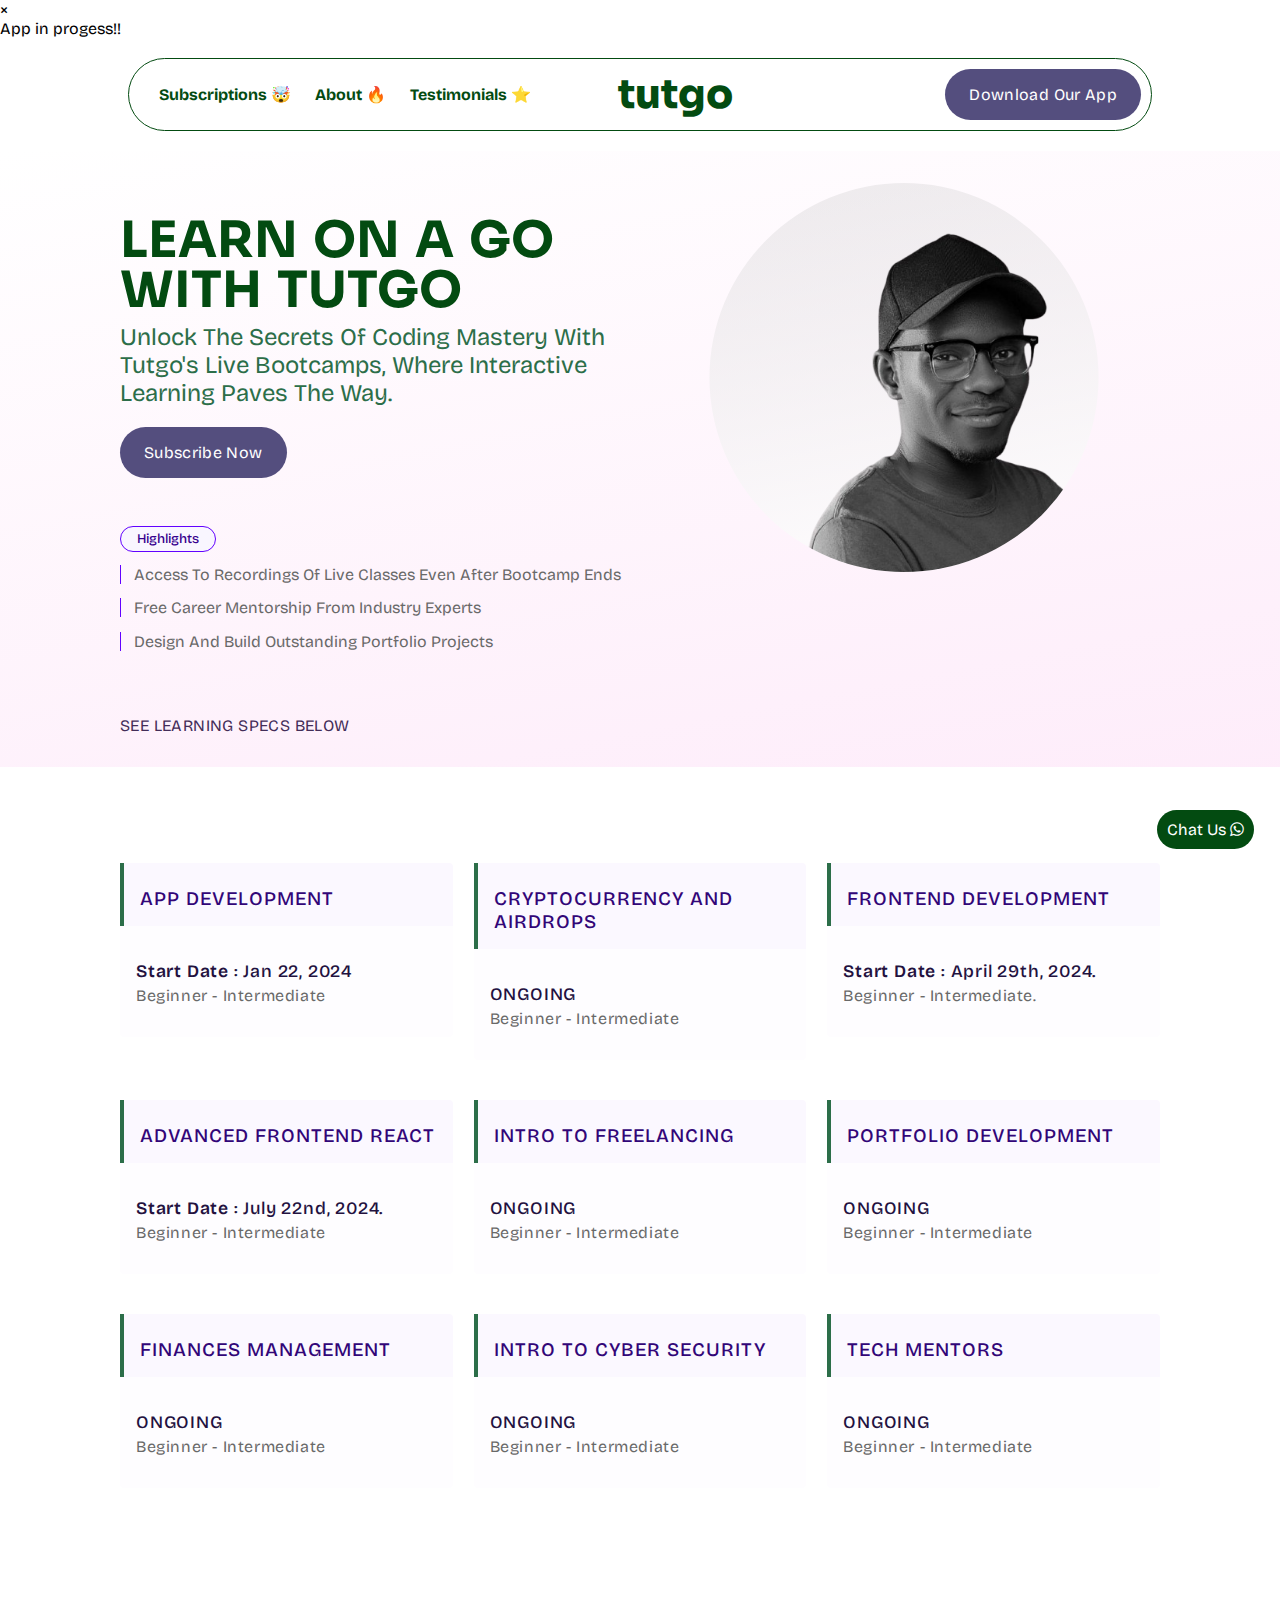
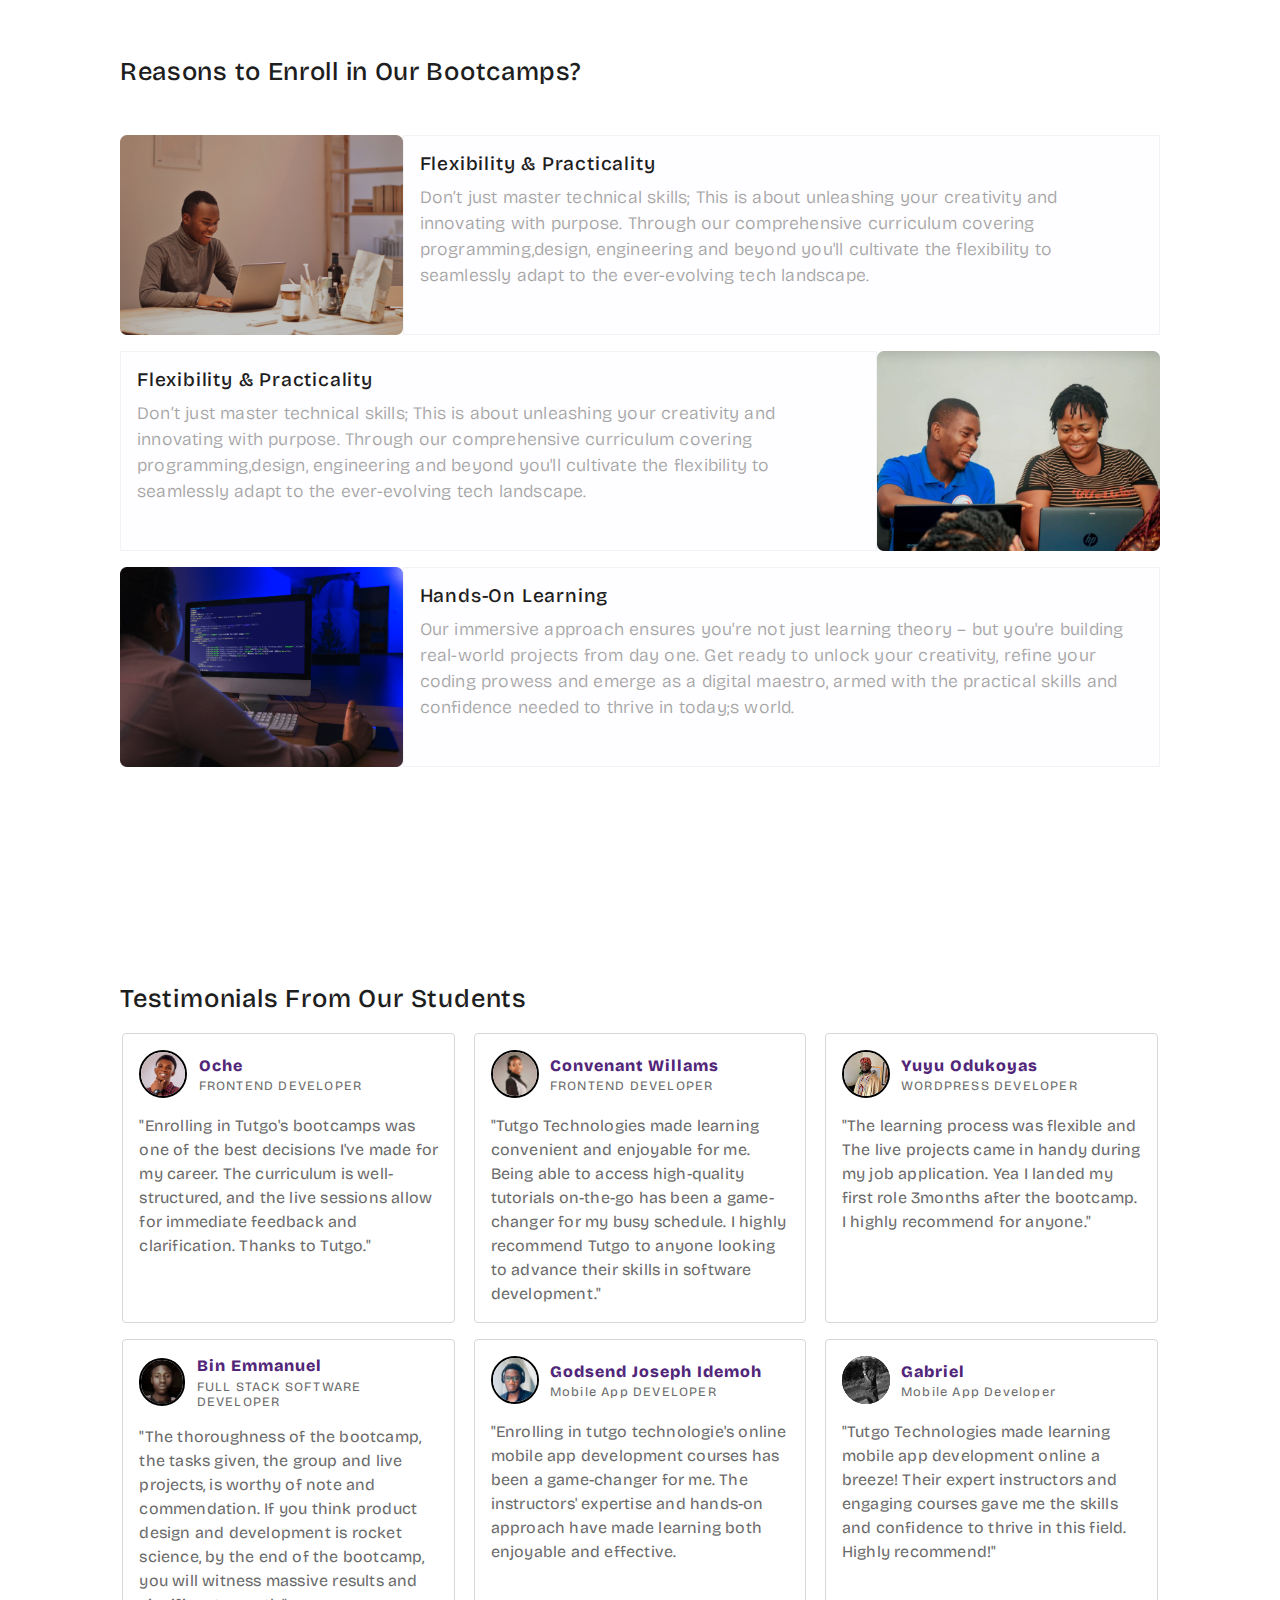
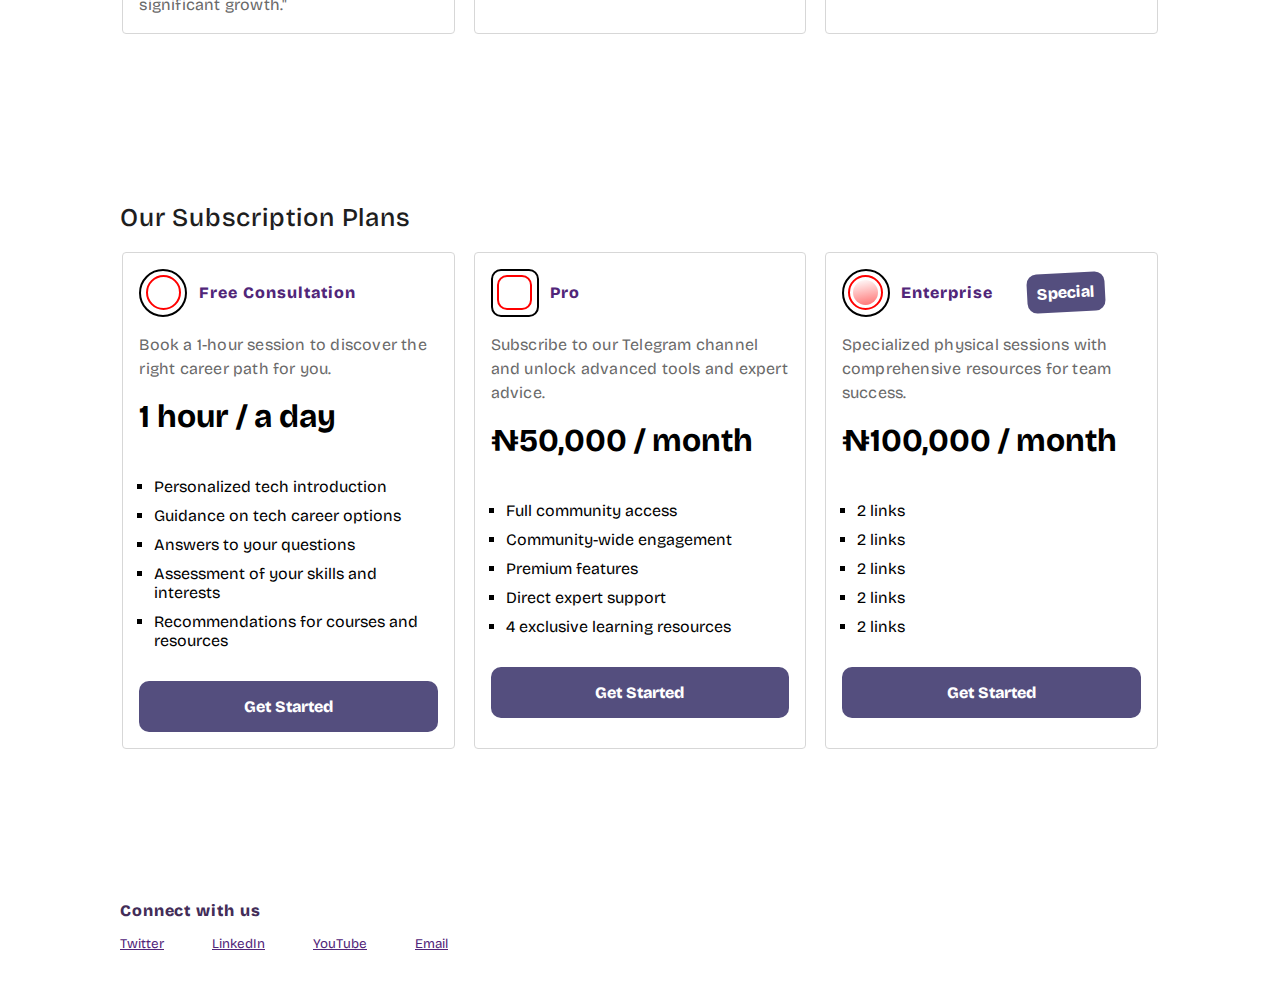
==== commit 558dab8d: "another change" ====
--- a/index.html
+++ b/index.html
@@ -45,7 +45,7 @@
     <!-- Google tag (gtag.js) -->
     <script
       async
-      src="https://www.googletagmanager.com/gtag/js?id=G-BYL6G85SZS"
+      src="https://www.googletagmanager.com/gtag/js?id=G-RG8NQEVH01"
     ></script>
     <script>
       window.dataLayer = window.dataLayer || [];
@@ -54,10 +54,18 @@
       }
       gtag("js", new Date());
 
-      gtag("config", "G-BYL6G85SZS");
+      gtag("config", "G-RG8NQEVH01");
     </script>
   </head>
   <body>
+    
+    <div id="customAlert" class="alert">
+      <div class="alert-content">
+        <span class="closebtn" id="closeAlert">&times;</span>
+        <p>App in progess!!</p>
+      </div>
+    </div>
+
     <!-- <div class="cover-body">
       <div class="text-animate">
         
@@ -78,8 +86,8 @@
       </div>
 
       <div class="right-header-box">
-        <button>
-          <a href="https://t.me/tutgotechnologies" target="_blank"></a>
+        <button class="app-btn myBtn">
+          <a href="#"></a>
         </button>
       </div>
     </div>
@@ -100,7 +108,7 @@
 
         <div class="right-header-box s">
           <button>
-            <a href="#change" target="_blank"></a>
+            <a href="#change"></a>
           </button>
         </div>
 
@@ -577,7 +585,9 @@
           </div>
 
           <div class="testimony">
-            <p>Book a 1-hour session to discover the right career path for you.</p>
+            <p>
+              Book a 1-hour session to discover the right career path for you.
+            </p>
           </div>
 
           <div class="amount">
@@ -616,7 +626,8 @@
           <div class="testimony">
             <p>
               <!-- Gain full access to our Telegram channel for advanced learning and expert guidance. -->
-              Subscribe to our Telegram channel and unlock advanced tools and expert advice.
+              Subscribe to our Telegram channel and unlock advanced tools and
+              expert advice.
             </p>
           </div>
 
@@ -624,7 +635,6 @@
             <h1>₦50,000 <span>/ month</span></h1>
           </div>
 
-          
           <ul class="navlist">
             <li>Full community access</li>
             <li>Community-wide engagement</li>
@@ -661,7 +671,8 @@
 
           <div class="testimony">
             <p>
-              Specialized physical sessions with comprehensive resources for team success.
+              Specialized physical sessions with comprehensive resources for
+              team success.
             </p>
           </div>
 
@@ -719,5 +730,32 @@
       class="whatsap"
       >Chat Us <i class="fa fa-whatsapp"></i
     ></a>
+
+    <script>
+      // let appBtn = document.querySelector(".app-btn");
+      // appBtn.addEventListener("click", () => {
+      //   alert("App In progress..");
+      // });
+
+      let myBtn = document.querySelector('.myBtn');
+      myBtn.addEventListener('click', function(){
+        navigator.vibrate([5000, 6000, 7000]);
+      })
+
+
+      document.querySelector(".app-btn").onclick = function () {
+        document.getElementById("customAlert").style.display = "block";
+      };
+
+      document.getElementById("closeAlert").onclick = function () {
+        document.getElementById("customAlert").style.display = "none";
+      };
+
+      window.onclick = function (event) {
+        if (event.target == document.getElementById("customAlert")) {
+          document.getElementById("customAlert").style.display = "none";
+        }
+      };
+    </script>
   </body>
 </html>
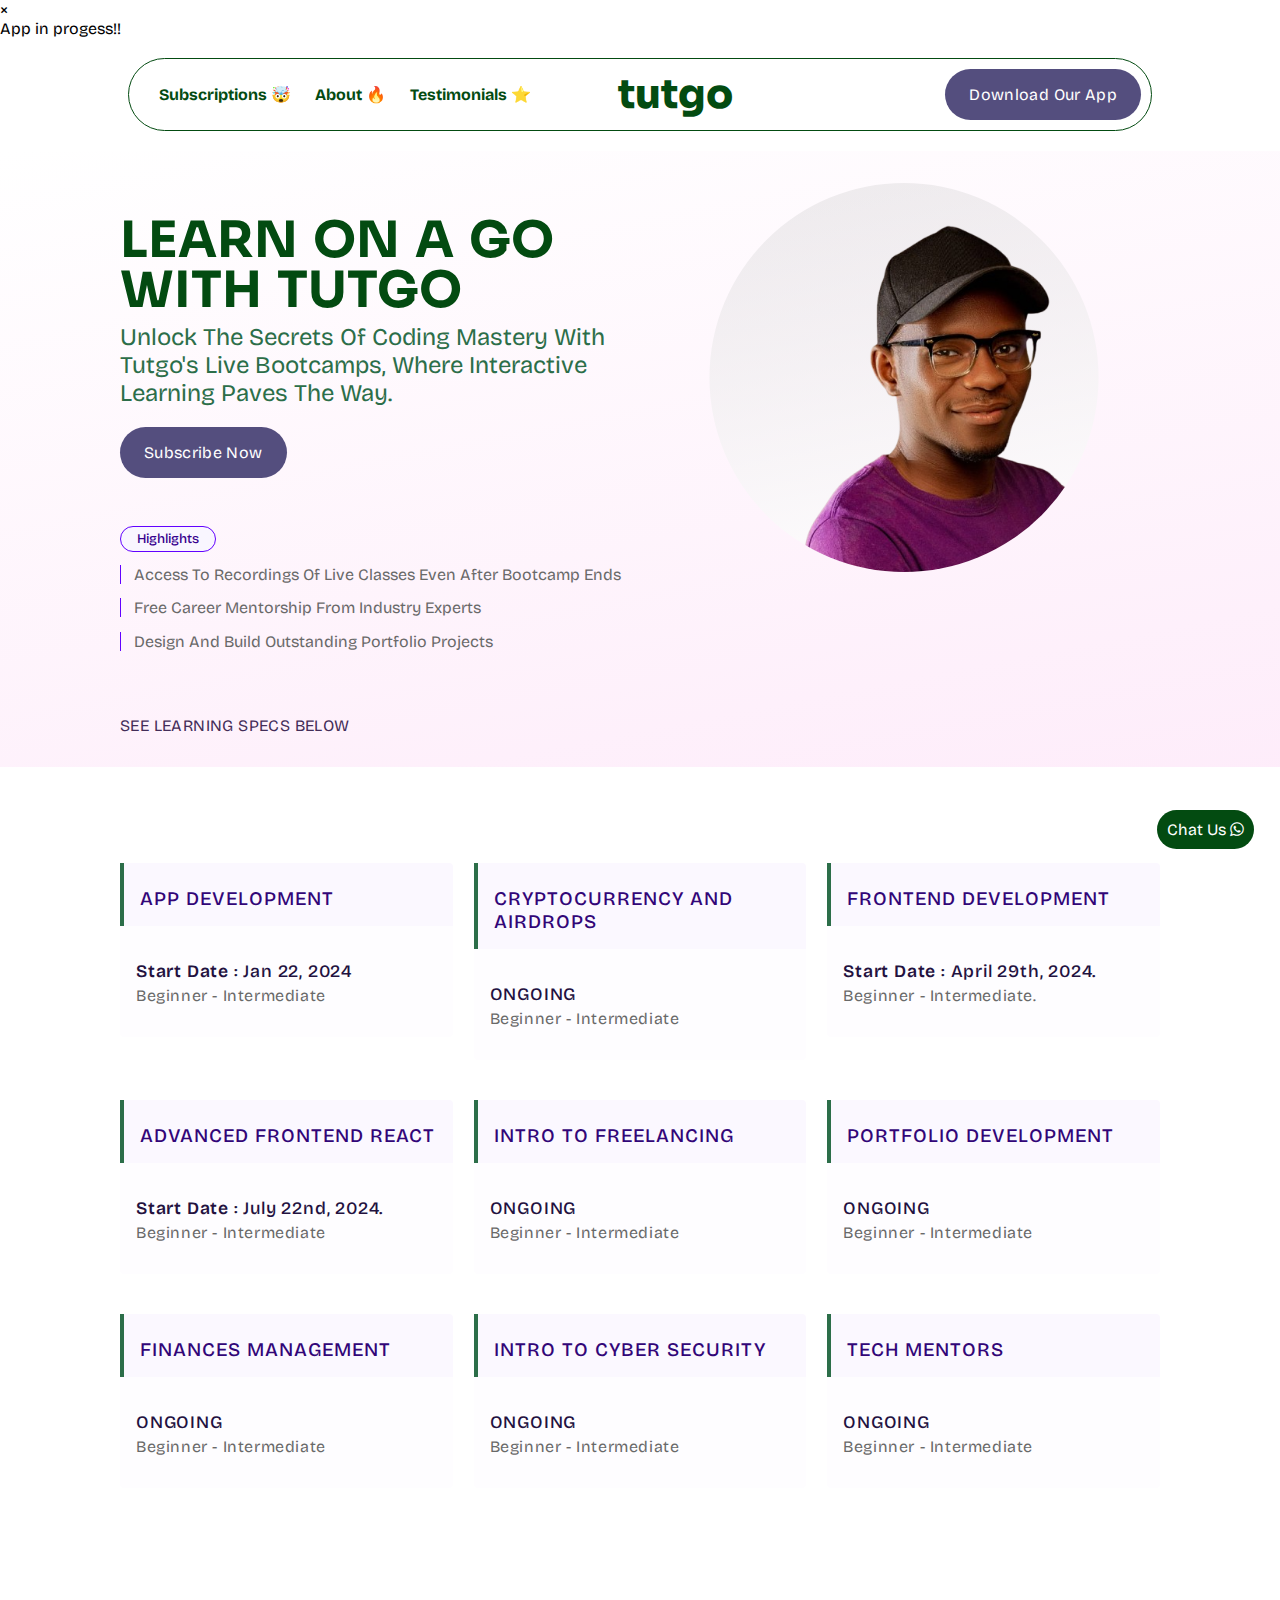
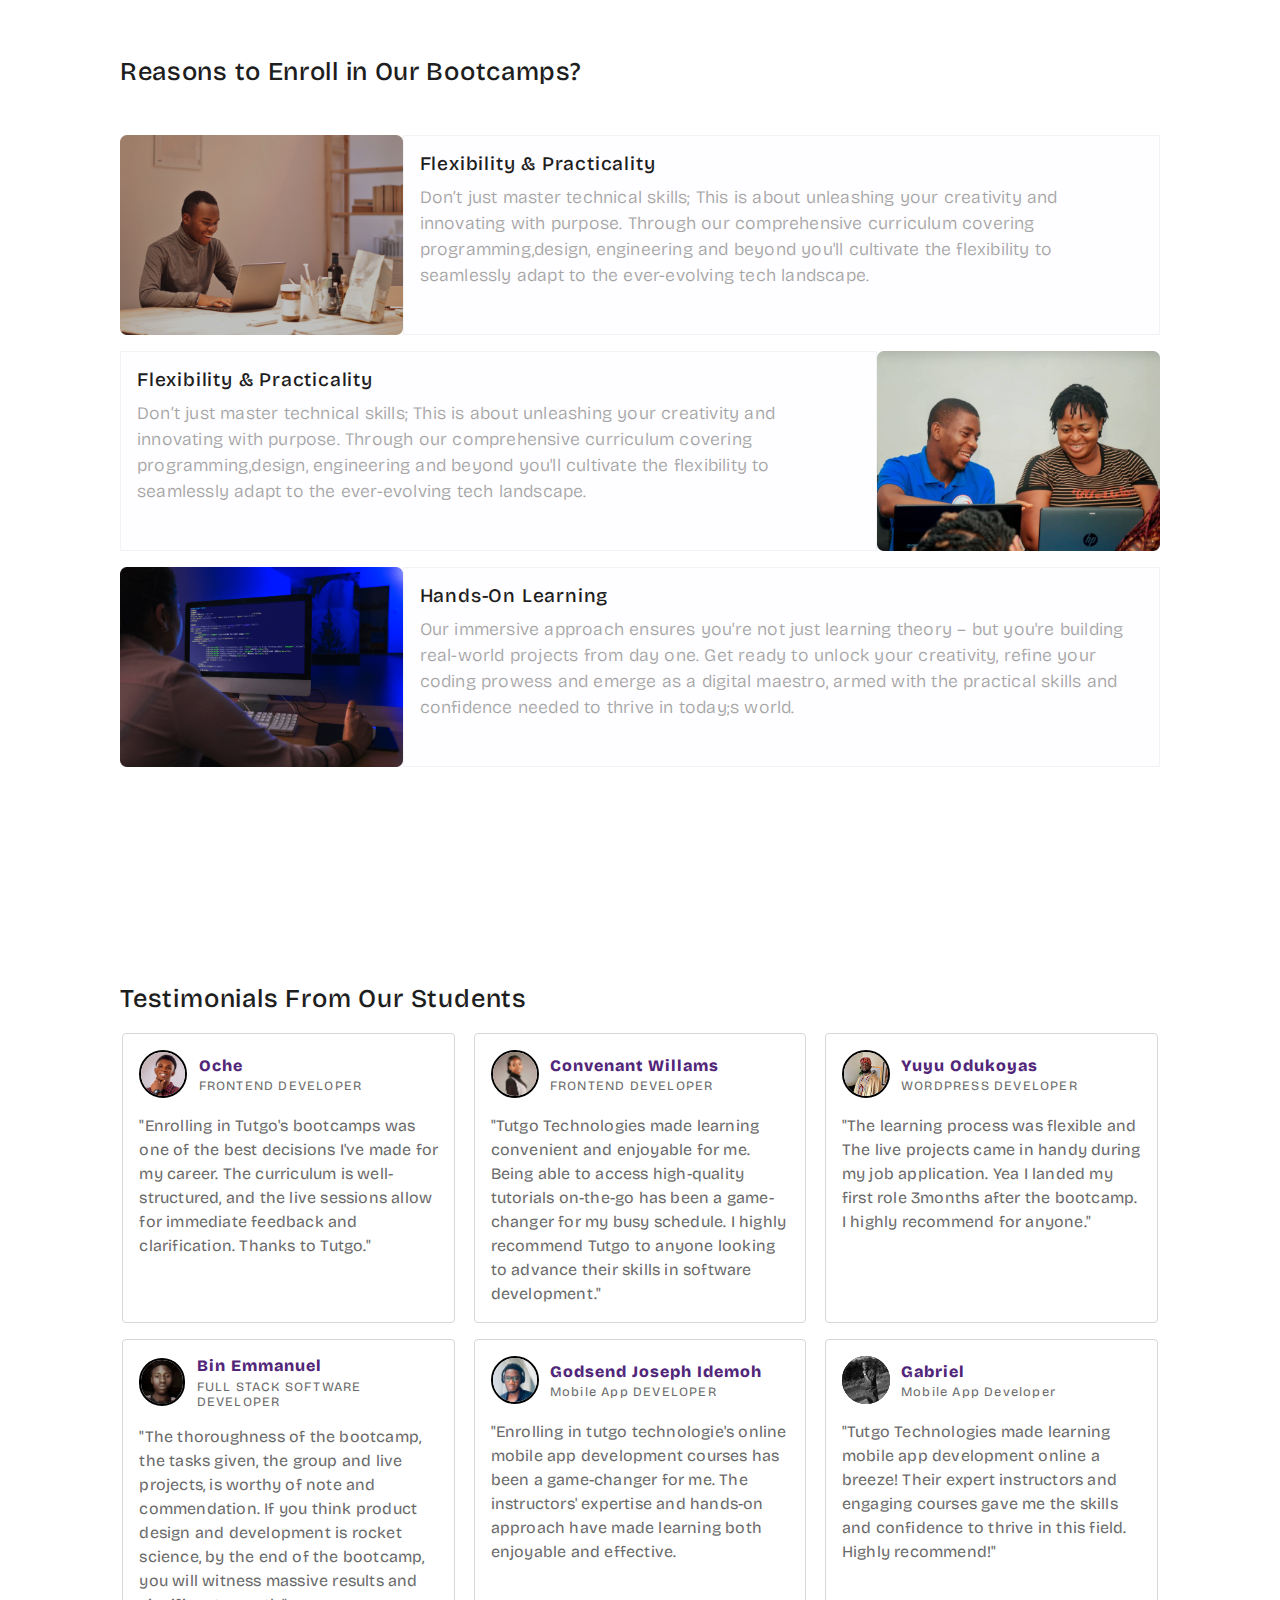
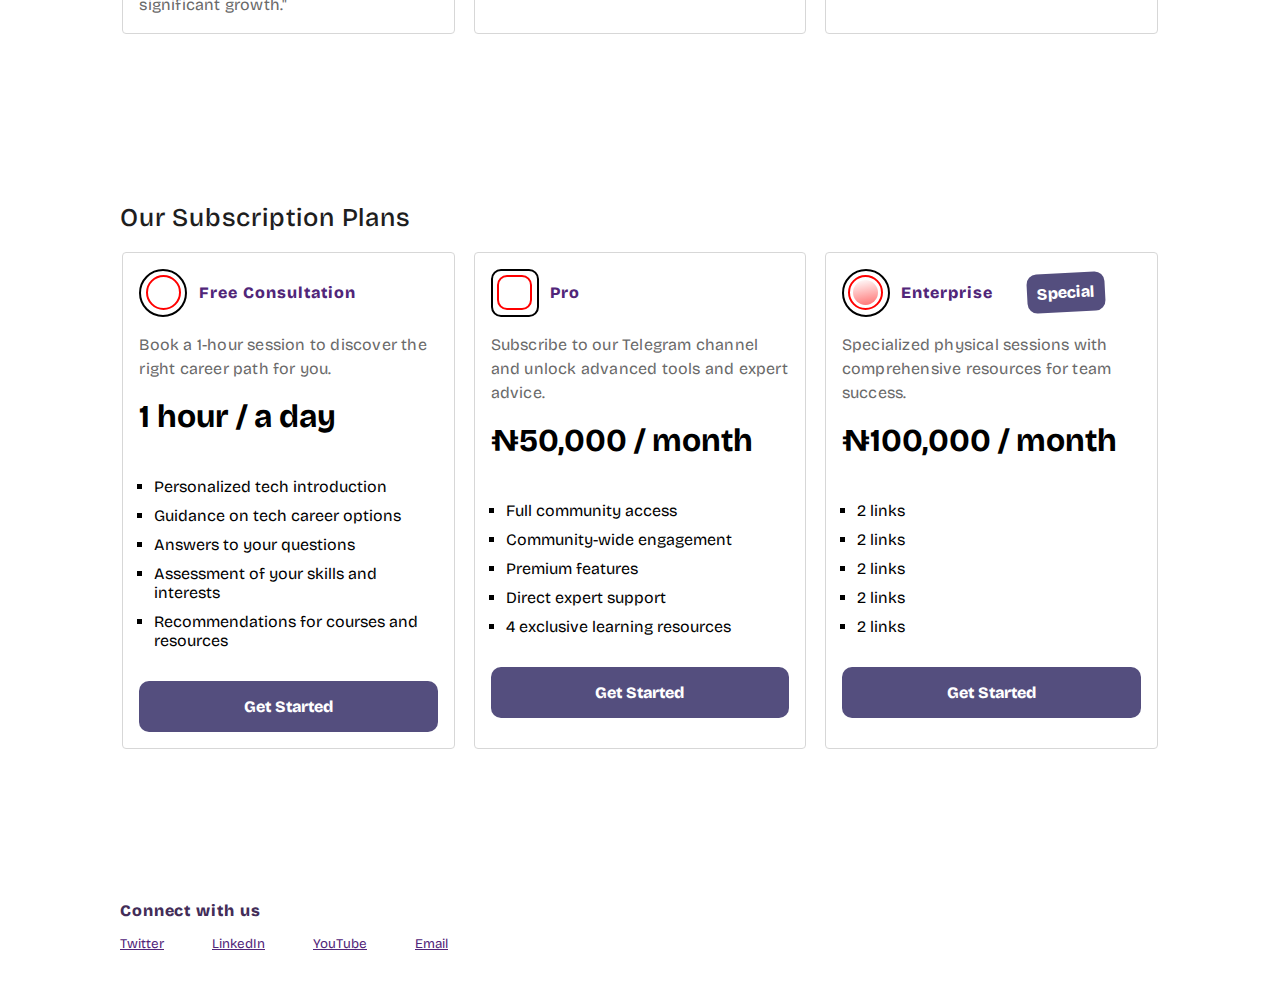
==== commit 72d5149c: "another updates for tutgo" ====
--- a/index.html
+++ b/index.html
@@ -145,7 +145,7 @@
       <div class="right-hero-section">
         <div class="image-container">
           <img
-            src="./assets/android.png"
+            src="./assets/famousAndroid-removebg-preview.png"
             alt="Hero Image"
             class="animate__animated animate__heartBeat"
           />
